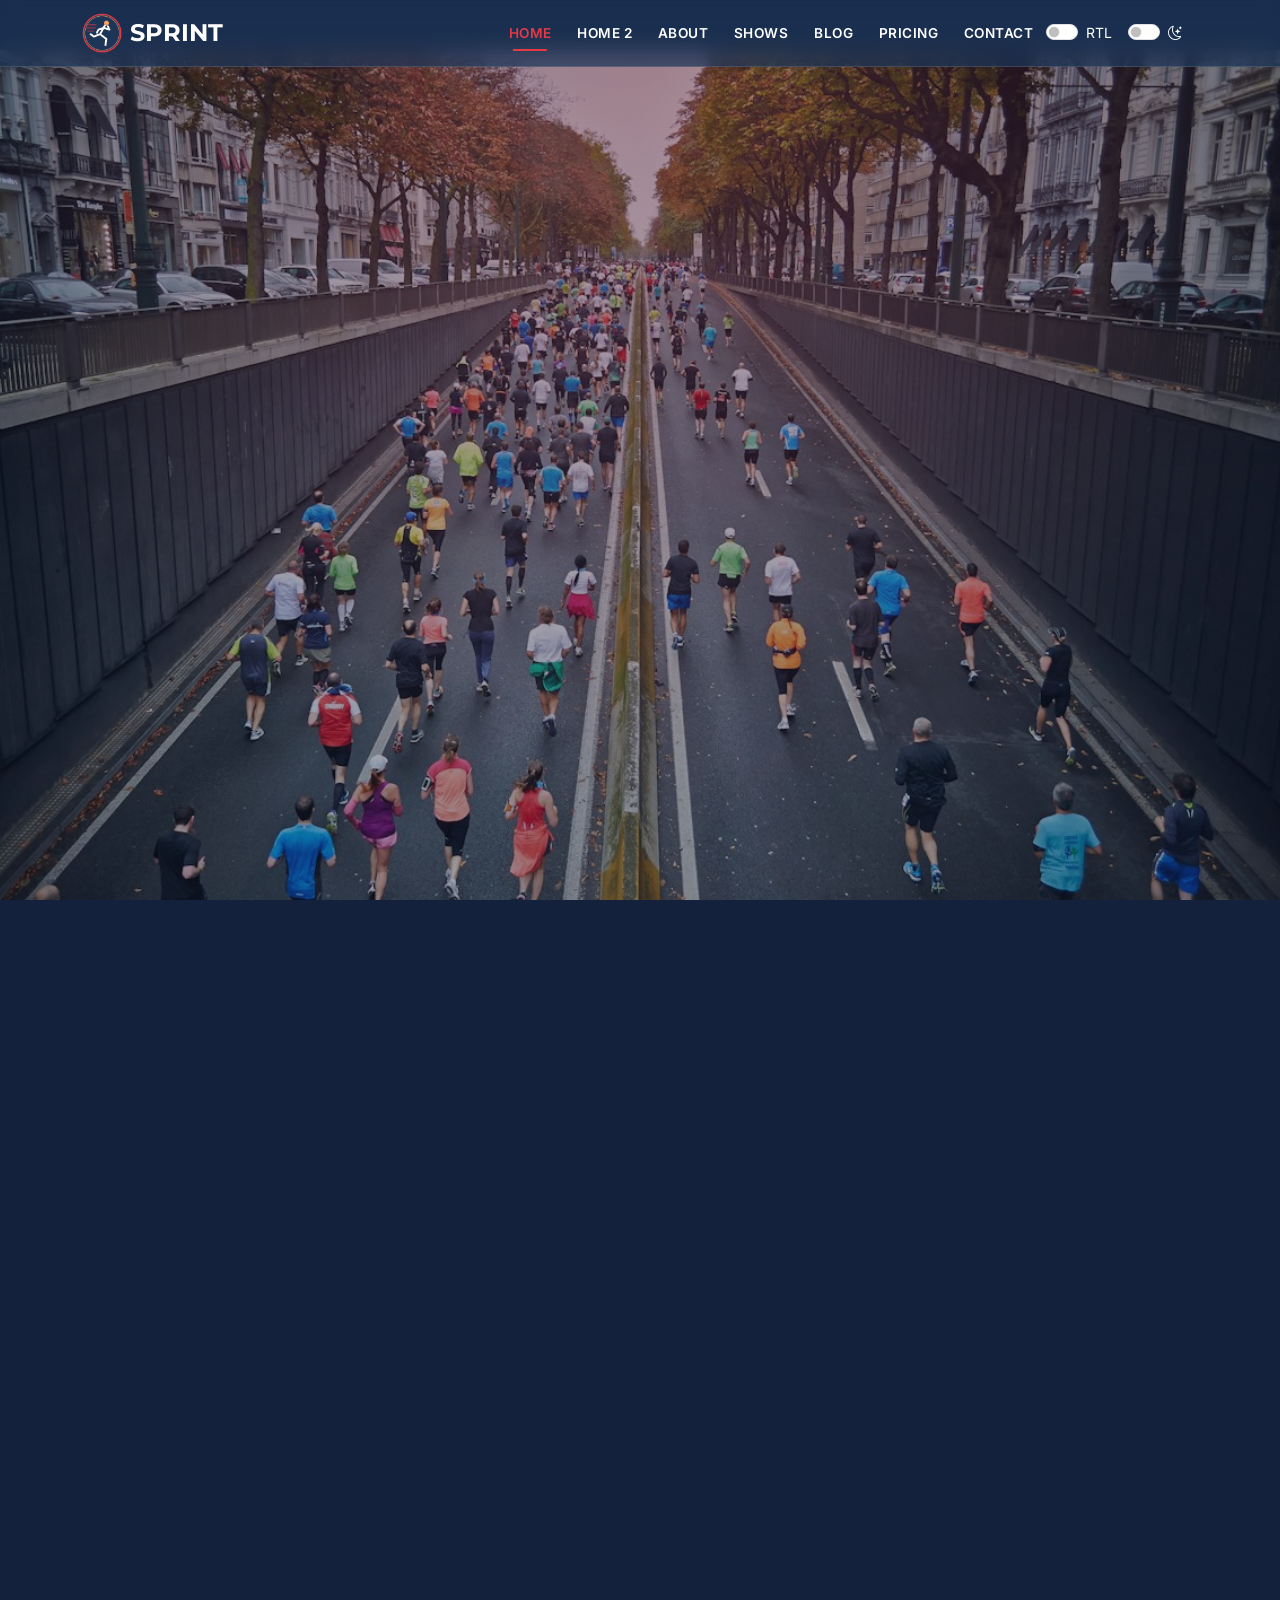
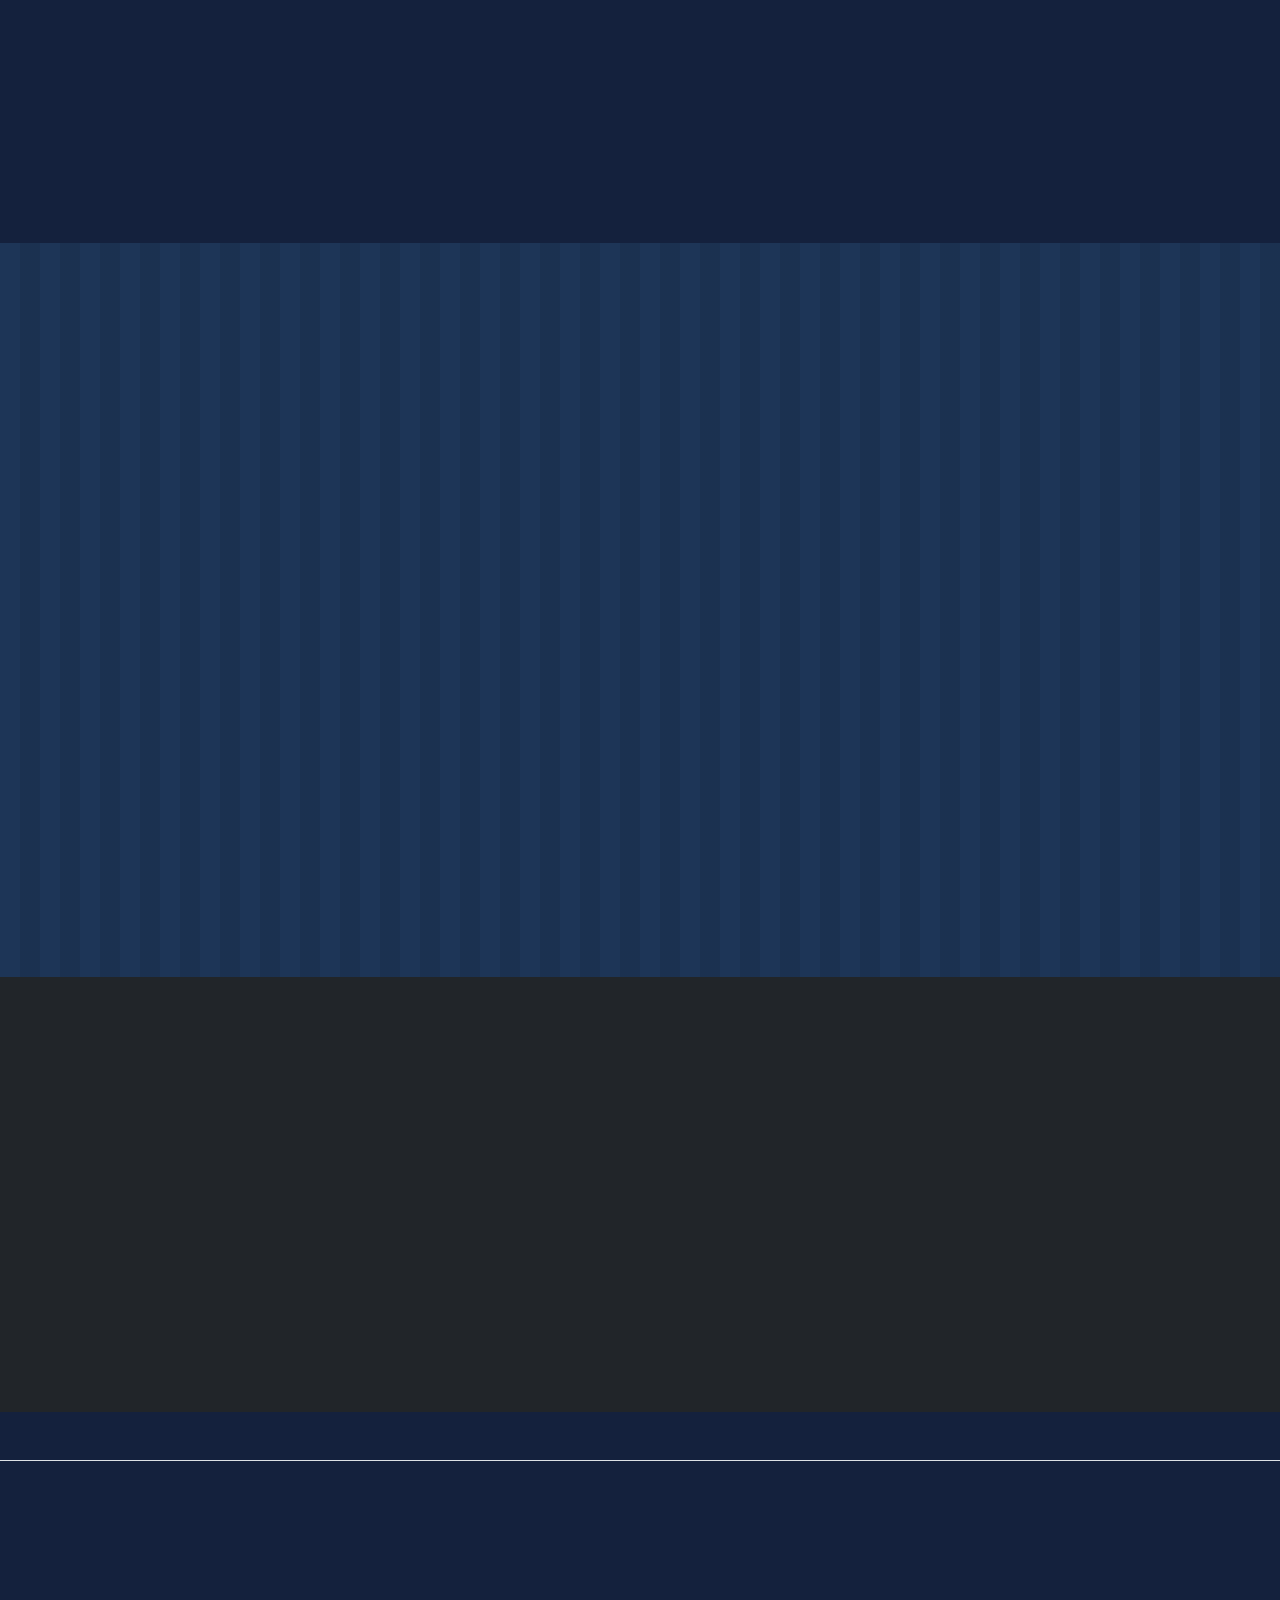
==== index.html @ f0c6f6d1 "Update website assets and content" ====
<!DOCTYPE html>
<html lang="en" dir="ltr">

<head>
    <link rel="icon" type="image/png" href="assets/images/marionette-logo.png">
    <meta charset="UTF-8">
    <meta name="viewport" content="width=device-width, initial-scale=1.0">
    <title>SPRINT | Marathon & Race Event Website</title>
    <link href="https://cdn.jsdelivr.net/npm/bootstrap@5.3.2/dist/css/bootstrap.min.css" rel="stylesheet">
    <link href="https://cdn.jsdelivr.net/npm/bootstrap-icons@1.11.1/font/bootstrap-icons.css" rel="stylesheet">
    <link rel="preconnect" href="https://fonts.googleapis.com">
    <link rel="preconnect" href="https://fonts.gstatic.com" crossorigin>
    <link href="https://fonts.googleapis.com/css2?family=Inter:wght@300;400;500;600;700&family=Montserrat:wght@400;500;600;700;800;900&display=swap" rel="stylesheet">
    <link rel="stylesheet" href="assets/css/style.css">
    <style>
        @media (max-width: 576px) {
            .w-100-mobile {
                width: 100% !important;
                margin-bottom: 0.5rem;
            }
        }

        @media (min-width: 576px) {
            .btn-hero-size {
                min-width: 200px;
            }
        }
    </style>
</head>

<body class="loading">
    <div class="curtain-container">
        <div class="curtain-side curtain-left"></div>
        <div class="curtain-side curtain-right"></div>
    </div>

    <nav class="navbar navbar-expand-lg nav-puppet fixed-top">
        <div class="container">
            <a class="navbar-brand d-flex align-items-center" href="index.html">
                <img src="assets/images/marionette-logo.png" alt="Marathon Logo" width="40" class="me-2-logical">
                <span class="fw-bold tracking-tight">SPRINT</span>
            </a>
            <button class="navbar-toggler" type="button" data-bs-toggle="collapse" data-bs-target="#mainNav"><span
                    class="navbar-toggler-icon"></span></button>
            <div class="collapse navbar-collapse" id="mainNav">
                <ul class="navbar-nav ms-auto-logical mb-2 mb-lg-0">
                    <li class="nav-item"><a class="nav-link active" href="index.html" aria-current="page">Home</a></li>
                    <li class="nav-item"><a class="nav-link" href="home-2.html">Home 2</a></li>
                    <li class="nav-item"><a class="nav-link" href="about.html">About</a></li>
                    <li class="nav-item"><a class="nav-link" href="shows.html">Shows</a></li>
                    <li class="nav-item"><a class="nav-link" href="blog.html">Blog</a></li>
                    <li class="nav-item"><a class="nav-link" href="pricing.html">Pricing</a></li>
                    <li class="nav-item"><a class="nav-link" href="contact.html">Contact</a></li>
                </ul>
                <div class="d-flex align-items-center ms-lg-4-logical mt-3 mt-lg-0">
                    <div class="form-check form-switch me-3-logical"><input class="form-check-input" type="checkbox"
                            id="rtl-toggle"><label class="form-check-label small" for="rtl-toggle">RTL</label></div>
                    <div class="form-check form-switch me-3-logical"><input class="form-check-input" type="checkbox"
                            id="theme-toggle"><label class="form-check-label small" for="theme-toggle"><i
                                class="bi bi-moon-stars"></i></label></div>
                </div>
            </div>
        </div>
    </nav>

    <header
        class="hero-section position-relative overflow-hidden d-flex align-items-center justify-content-center text-center">
        <div class="stage-layer stage-depth-1 position-absolute w-100 h-100"
            style="background: url('assets/images/hero-index.png') center/cover; opacity: 0.6;"></div>
        <div class="stage-layer stage-depth-2 position-absolute w-100 h-100"
            style="background: var(--puppet-gradient-stage);"></div>
        <div class="container position-relative z-3 pt-5 reveal">
            <span class="badge bg-warning text-dark px-3 py-2 mb-3 rounded-pill">ANNUAL CHAMPIONSHIP RACE 2026</span>
            <h1 class="display-1 fw-bold mb-4">Push Your Limits & <br><span class="text-warning">Conquer The Track</span></h1>
            <p class="lead mb-5 opacity-75 max-width-600 mx-auto">Join over 15,000 passionate runners in the ultimate endurance race. From 5K fun runs to the grueling 42.2K full marathon, ignite your stride.</p>
            <div class="d-flex flex-column flex-sm-row justify-content-center align-items-center gap-3">
                <a href="#featured"
                    class="magnetic-btn btn btn-lg btn-outline-light border-2 px-5 text-decoration-none w-100-mobile btn-hero-size">View Categories</a>
                <a href="about.html"
                    class="magnetic-btn btn btn-lg btn-warning text-dark px-5 text-decoration-none w-100-mobile btn-hero-size">Event Info</a>
            </div>
        </div>
    </header>

    <section id="featured" class="py-section">
        <div class="container">
            <div class="text-center mb-5 reveal">
                <div>
                    <span class="text-warning fw-bold text-uppercase small tracking-widest mb-2 d-block">OFFICIAL RACE CATEGORIES</span>
                    <h2 class="display-4 fw-bold">Featured <span class="text-warning">Race Distances</span></h2>
                    <p class="text-muted">USATF-certified chip-timed courses designed for personal bests and unforgettable memories.</p>
                </div>
                <a href="shows.html"
                    class="main-stage-link text-warning text-decoration-none fw-bold hover-translate-x transition-all d-inline-flex mt-3">
                    See All Categories <i class="bi bi-arrow-right ms-2-logical"></i>
                </a>
            </div>
            <div class="row g-4 featured-stage-grid">
                <div class="col-md-6 col-lg-4 reveal">
                    <div class="anti-gravity-card featured-stage-card h-100">
                        <div class="puppet-string"></div>
                        <div class="overflow-hidden rounded-4 mb-4">
                            <img src="assets/images/show1.png" alt="Full Marathon 42.2K"
                                class="img-fluid hover-zoom transition-all duration-500">
                        </div>
                        <h3 class="h4 my-2">Full Marathon 42.2K</h3>
                        <p class="small text-muted mb-4">The ultimate test of endurance, grit, and mental toughness through scenic city landmarks and cheering crowds.</p>
                        <div class="d-flex justify-content-between align-items-center mt-auto">
                            <span class="fw-bold fs-5 text-warning">$85.00</span>
                            <a href="pricing.html"
                                class="btn btn-sm btn-outline-warning rounded-pill px-4 py-2 fw-bold">Register</a>
                        </div>
                    </div>
                </div>
                <div class="col-md-6 col-lg-4 reveal" style="transition-delay: 0.1s">
                    <div class="anti-gravity-card featured-stage-card h-100">
                        <div class="puppet-string"></div>
                        <div class="overflow-hidden rounded-4 mb-4">
                            <img src="assets/images/show2.png" alt="Half Marathon 21.1K"
                                class="img-fluid hover-zoom transition-all duration-500">
                        </div>
                        <h3 class="h4 my-2">Half Marathon 21.1K</h3>
                        <p class="small text-muted mb-4">A fast, flat, and exhilarating course engineered for personal records, official pacers, and peak energy.</p>
                        <div class="d-flex justify-content-between align-items-center mt-auto">
                            <span class="fw-bold fs-5 text-warning">$55.00</span>
                            <a href="pricing.html"
                                class="btn btn-sm btn-outline-warning rounded-pill px-4 py-2 fw-bold">Register</a>
                        </div>
                    </div>
                </div>
                <div class="col-md-6 col-lg-4 reveal" style="transition-delay: 0.2s">
                    <div class="anti-gravity-card featured-stage-card h-100">
                        <div class="puppet-string"></div>
                        <div class="overflow-hidden rounded-4 mb-4">
                            <img src="assets/images/show3.png" alt="10K & 5K Sprint Run"
                                class="img-fluid hover-zoom transition-all duration-500">
                        </div>
                        <h3 class="h4 my-2">10K Run & 5K Fun Run</h3>
                        <p class="small text-muted mb-4">Ideal for fitness enthusiasts, corporate squads, beginners, and families seeking high-octane fun.</p>
                        <div class="d-flex justify-content-between align-items-center mt-auto">
                            <span class="fw-bold fs-5 text-warning">$35.00</span>
                            <a href="pricing.html"
                                class="btn btn-sm btn-outline-warning rounded-pill px-4 py-2 fw-bold">Register</a>
                        </div>
                    </div>
                </div>
            </div>
        </div>
    </section>

    <!-- 🏃 SECTION 1: RUNNER PREPARATION & WORKSHOP -->
    <section class="py-section bg-secondary-stage overflow-hidden">
        <div class="container">
            <div class="row align-items-center g-5">
                <div class="col-lg-6 reveal">
                    <div class="workshop-float text-center">
                        <img src="assets/images/h2-show5-updated.png" alt="Runner Preparation Hub"
                            class="img-fluid rounded-5 shadow-2xl border border-white border-opacity-10 mx-auto d-block">
                    </div>
                </div>
                <div class="col-lg-6 reveal workshop-copy" style="transition-delay: 0.2s">
                    <span class="text-warning fw-bold text-uppercase small tracking-widest mb-3 d-block">CHAMPIONSHIP STANDARDS</span>
                    <h2 class="display-4 fw-bold mb-4">The Science of <br><span class="text-warning">Endurance Racing</span></h2>
                    <p class="lead text-muted mb-4">Every marathon milestone begins with structured training, dialed-in hydration, and disciplined pacing. Our race coordinators provide certified course logistics, nutrition guides, and split-time tracking to power your breakthrough.</p>
                    <ul class="list-unstyled mb-5">
                        <li class="mb-3 d-flex align-items-center"><i
                                class="bi bi-patch-check-fill text-warning me-3 fs-4"></i> <span>USATF Certified Boston Qualifier & World Athletics Course</span></li>
                        <li class="mb-3 d-flex align-items-center"><i
                                class="bi bi-patch-check-fill text-warning me-3 fs-4"></i> <span>Hydration, electrolyte & energy gel stations every 2.5K</span></li>
                        <li class="mb-3 d-flex align-items-center"><i
                                class="bi bi-patch-check-fill text-warning me-3 fs-4"></i> <span>Precision RFID dual-mat chip timing with live spectator tracking</span></li>
                    </ul>
                    <a href="about.html" class="btn btn-outline-warning rounded-pill px-5 py-3 fw-bold">Explore Race Guide</a>
                </div>
            </div>
        </div>
    </section>

    <!-- 🏆 SECTION 2: RUNNER TESTIMONIAL & WISDOM -->
    <section class="py-section position-relative">
        <div class="container text-center reveal">
            <div class="wisdom-sparkle p-5 bg-glass rounded-5 border border-white border-opacity-10">
                <i class="bi bi-quote display-1 text-warning opacity-25 mb-4 d-block"></i>
                <h2 class="display-5 fw-bold mb-5 italic">"The marathon is not merely about 26.2 miles of asphalt; <br>it is the unyielding triumph of human willpower <br>waiting at the finish line."</h2>
                <div class="d-flex justify-content-center align-items-center gap-3">
                    <img src="assets/images/index-wisdom.png" alt="Coach Marcus Vance" class="rounded-circle border border-warning"
                        width="80" height="80" style="object-fit: cover;">
                    <div class="text-start">
                        <h4 class="h6 mb-0 fw-bold">Coach Marcus Vance</h4>
                        <p class="small text-muted mb-0">Head Race Director & Former Olympic Marathoner</p>
                    </div>
                </div>
            </div>
        </div>
    </section>

    <!-- 🎖️ SECTION 3: VIP RUNNERS CLUB -->
    <section class="py-section bg-curtain-texture">
        <div class="container">
            <div class="row align-items-center justify-content-center">
                <div class="col-lg-7 reveal encore-slide text-center text-lg-start">
                    <h2 class="display-3 fw-bold text-white mb-4">Join the <span class="text-warning">Pacesetter Club</span>
                    </h2>
                    <p class="lead text-white opacity-75 mb-5">Elevate your race day with premier privileges. Receive VIP start-corral access, customized finisher medal engraving, official performance apparel, and entry into the post-race recovery lounge.</p>
                    <div class="row g-4 mb-5 justify-content-center justify-content-lg-start">
                        <div class="col-12 col-sm-6 col-md-4">
                            <div class="glass-pill p-3 text-center h-100"><i
                                    class="bi bi-flag-fill text-warning d-block mb-2 fs-2"></i><span
                                    class="small fw-bold">Priority Corrals</span></div>
                        </div>
                        <div class="col-12 col-sm-6 col-md-4">
                            <div class="glass-pill p-3 text-center h-100"><i
                                    class="bi bi-award-fill text-warning d-block mb-2 fs-2"></i><span
                                    class="small fw-bold">Medal Engraving</span></div>
                        </div>
                        <div class="col-12 col-md-4">
                            <div class="glass-pill p-3 text-center h-100"><i
                                    class="bi bi-heart-pulse-fill text-warning d-block mb-2 fs-2"></i><span
                                    class="small fw-bold">Recovery Lounge</span></div>
                        </div>
                    </div>
                    <a href="signup.html"
                        class="encore-cta btn btn-warning btn-lg px-5 py-3 fw-bold text-dark rounded-pill d-inline-block">Join VIP Runners</a>
                </div>
                <div class="col-lg-5 reveal mt-5 mt-lg-0 text-center" style="transition-delay: 0.4s">
                    <img src="assets/images/pricing-member-v2.png" alt="VIP Runners Club"
                        class="img-fluid rounded-5 shadow-2xl mx-auto">
                </div>
            </div>
        </div>
    </section>

    <!-- 🏁 EVENT BANNER / CTA -->
    <section class="py-section text-center text-white bg-dark overflow-hidden position-relative">
        <div class="container position-relative z-1 reveal">
            <h2 class="display-3 fw-bold mb-4">Ready to Toe the Starting Line?</h2>
            <p class="lead mb-5 opacity-75">Early bird registrations are filling fast for the 2026 Spring Championship!</p>
            <div class="audience-cta-group d-flex justify-content-center gap-4">
                <a href="pricing.html"
                    class="magnetic-btn btn btn-warning btn-lg px-5 py-3 fw-bold text-dark text-decoration-none">Register For Race</a>
                <a href="contact.html"
                    class="magnetic-btn btn btn-outline-light btn-lg px-5 py-3 fw-bold text-decoration-none">Contact Race Office</a>
            </div>
        </div>
    </section>

    <!-- 🌐 4-COLUMN FOOTER (MARATHON EVENT) -->
    <footer class="py-5 mt-5 border-top">
        <div class="container">
            <div class="row g-5">
                <!-- Col 1: Branding & Socials -->
                <div class="col-lg-4 reveal">
                    <a class="navbar-brand d-flex align-items-center mb-4" href="index.html">
                        <img src="assets/images/marionette-logo.png" alt="Marathon Logo" width="40" class="me-2-logical">
                        <span class="fw-bold tracking-tight">SPRINT</span>
                    </a>
                    <p class="text-muted mb-4 opacity-75">Uniting thousands of runners worldwide for health, camaraderie, and record-breaking athletic achievement. Every stride inspires greatness.</p>
                    <div class="d-flex gap-3">
                        <a href="#" class="btn btn-outline-warning rounded-circle p-2 social-bounce-item"><i
                                class="bi bi-instagram"></i></a>
                        <a href="#" class="btn btn-outline-warning rounded-circle p-2 social-bounce-item"><i
                                class="bi bi-facebook"></i></a>
                        <a href="#" class="btn btn-outline-warning rounded-circle p-2 social-bounce-item"><i
                                class="bi bi-twitter-x"></i></a>
                    </div>
                </div>
                <!-- Col 2: Navigation -->
                <div class="col-lg-2 reveal" style="transition-delay: 0.1s">
                    <h5 class="fw-bold mb-4 ">Quick Links</h5>
                    <ul class="list-unstyled">
                        <li class="mb-2"><a href="index.html"
                                class="text-muted text-decoration-none hover-warning">Home</a></li>
                        <li class="mb-2"><a href="home-2.html"
                                class="text-muted text-decoration-none hover-warning">Race Hub</a></li>
                        <li class="mb-2"><a href="about.html"
                                class="text-muted text-decoration-none hover-warning">About Race</a></li>
                        <li class="mb-2"><a href="shows.html"
                                class="text-muted text-decoration-none hover-warning">Categories</a></li>
                    </ul>
                </div>
                <!-- Col 3: Community/Resources -->
                <div class="col-lg-2 reveal" style="transition-delay: 0.2s">
                    <h5 class="fw-bold mb-4 ">Race Info</h5>
                    <ul class="list-unstyled">
                        <li class="mb-2"><a href="blog.html"
                                class="text-muted text-decoration-none hover-warning">Training Blog</a></li>
                        <li class="mb-2"><a href="pricing.html"
                                class="text-muted text-decoration-none hover-warning">Registration</a></li>
                        <li class="mb-2"><a href="faq.html"
                                class="text-muted text-decoration-none hover-warning">FAQ</a></li>
                        <li class="mb-2"><a href="contact.html"
                                class="text-muted text-decoration-none hover-warning">Contact Expo</a></li>
                    </ul>
                </div>
                <!-- Col 4: Newsletter Subscription -->
                <div class="col-lg-4 reveal" style="transition-delay: 0.3s">
                    <h5 class="fw-bold mb-4 ">Race Alerts</h5>
                    <p class="text-muted mb-4 opacity-75">Sign up for official race updates, training tips, and course route announcements.</p>
                    <div class="input-group mb-3 bg-glass rounded-4 p-1">
                        <input type="email" class="form-control bg-transparent border-0 placeholder-muted px-3"
                            placeholder="Enter your email...">
                        <button class="btn btn-warning rounded-4 px-4" type="button"><i
                                class="bi bi-send-fill"></i></button>
                    </div>
                </div>
            </div>
            <hr class="my-5 text-muted opacity-25">
            <div class="row align-items-center reveal" style="transition-delay: 0.4s">
                <div class="col-md-6 text-center text-md-start mb-3 mb-md-0">
                    <p class="mb-0 text-muted small">&copy; 2026 SPRINT Marathon Events. All rights reserved.</p>
                </div>
                <div class="col-md-6 text-center text-md-end">
                    <a href="faq.html" class="text-muted text-decoration-none small mx-3 hover-warning">FAQ</a>
                    <span class="text-muted opacity-25">|</span>
                    <a href="contact.html" class="text-muted text-decoration-none small mx-3 hover-warning">Runner Support</a>
                </div>
            </div>
        </div>
    </footer>

    <script src="https://cdn.jsdelivr.net/npm/bootstrap@5.3.2/dist/js/bootstrap.bundle.min.js"></script>
    <script src="assets/js/main.js"></script>
</body>

</html>
---- assets/css/style.css ----
/* 
    🏃 MARATHON & RACE EVENT - CORE DESIGN SYSTEM
    ⚡ Athletic + High-Energy + Championship Performance
*/

:root {
    /* 🎨 COLOR SYSTEM (MARATHON / RACE EVENT THEME) */
    --marathon-primary: #E63946;
    --marathon-secondary: #1D3557;
    --marathon-accent: #F4A261;
    --marathon-bg: #F8F9FA;
    --marathon-dark: #14213D;
    --marathon-white: #FFFFFF;

    /* Semantic Aliases mapped cleanly to existing components */
    --puppet-bg-dark: #14213D;
    --puppet-bg-secondary: #1D3557;
    --puppet-accent: #E63946;
    --puppet-curtain-primary: #E63946;
    --puppet-curtain-dark: #1D3557;
    --puppet-warm-beige: #F8F9FA;
    --puppet-sky-blue: #F4A261;
    --puppet-text-light: #FFFFFF;
    --puppet-text-muted: #D1D5DB;

    --puppet-gradient-stage: radial-gradient(circle at top, rgba(230, 57, 70, 0.22) 0%, transparent 70%);
    --puppet-gradient-curtain: linear-gradient(90deg, #1D3557 0%, #E63946 25%, #1D3557 50%, #E63946 75%, #1D3557 100%);

    --ease-puppet: cubic-bezier(0.68, -0.6, 0.32, 1.6);
    --ease-float: cubic-bezier(0.445, 0.05, 0.55, 0.95);
    --animation-speed-slow: 4s;
    --animation-speed-base: 0.5s;
    --animation-speed-fast: 0.3s;

    --section-padding: 6rem 0;
    --card-radius: 20px;
    --glass-bg: rgba(29, 53, 87, 0.7);
    --glass-border: rgba(255, 255, 255, 0.12);
}

[data-theme="dark"] .text-muted,
[data-theme="dark"] .small {
    color: #D1D5DB !important;
}

[data-theme="light"] {
    --puppet-bg-dark: #F8F9FA;
    --puppet-bg-secondary: #FFFFFF;
    --puppet-accent: #E63946;
    --puppet-text-light: #14213D;
    --puppet-text-muted: #495057;
    --glass-bg: rgba(255, 255, 255, 0.9);
    --glass-border: rgba(20, 33, 61, 0.12);
    --puppet-gradient-stage: radial-gradient(circle at top, rgba(230, 57, 70, 0.08) 0%, transparent 70%);
}

html, body {
    overflow-x: hidden;
    max-width: 100%;
}

* {
    margin: 0;
    padding: 0;
    box-sizing: border-box;
}

body {
    font-family: 'Inter', sans-serif;
    background-color: var(--puppet-bg-dark);
    color: var(--puppet-text-light);
    overflow-x: hidden;
    scroll-behavior: smooth;
    transition: background-color 0.5s ease-in-out, color 0.5s ease-in-out;
}

h1, h2, h3, h4, h5, h6,
.h1, .h2, .h3, .h4, .h5, .h6,
.display-1, .display-2, .display-3, .display-4, .display-5, .display-6,
.navbar-brand,
.countdown-unit span {
    font-family: 'Montserrat', sans-serif;
    font-weight: 700;
}

[dir="rtl"] {
    text-align: right;
}

.anti-gravity-card {
    transition: transform var(--animation-speed-base) var(--ease-puppet), box-shadow var(--animation-speed-base) ease;
    border: 1px solid var(--glass-border);
    background: var(--glass-bg);
    border-radius: var(--card-radius);
    padding: 1.5rem;
    position: relative;
    overflow: hidden;
}

.anti-gravity-card:hover {
    transform: translateY(-20px) scale(1.02);
    box-shadow: 0 30px 60px -12px rgba(230, 57, 70, 0.35);
    border-color: var(--puppet-accent);
}

@keyframes puppet-sway {
    0% {
        transform: rotate(-3deg);
        transform-origin: top center;
    }

    50% {
        transform: rotate(3deg);
        transform-origin: top center;
    }

    100% {
        transform: rotate(-3deg);
        transform-origin: top center;
    }
}

.puppet-float {
    animation: puppet-float var(--animation-speed-slow) var(--ease-float) infinite alternate;
}

@keyframes puppet-float {
    0% {
        transform: translateY(0);
    }

    100% {
        transform: translateY(-30px);
    }
}

.puppet-string {
    position: absolute;
    width: 2px;
    height: 100px;
    background: rgba(230, 57, 70, 0.4);
    top: -100px;
    left: 50%;
    transform: translateX(-50%);
    transition: height var(--animation-speed-base) var(--ease-puppet);
}

.anti-gravity-card:hover .puppet-string {
    height: 140px;
}

.curtain-container {
    position: fixed;
    top: 0;
    left: 0;
    width: 100%;
    height: 100%;
    z-index: 9999;
    display: none;
    pointer-events: none;
    transition: opacity 1s ease-in-out;
}

.curtain-side {
    flex: 1;
    height: 100%;
    background: var(--puppet-gradient-curtain);
    transition: transform 1.5s cubic-bezier(0.77, 0, 0.175, 1);
    background-size: 200% 100%;
    box-shadow: 0 0 50px rgba(0, 0, 0, 0.8);
    position: relative;
}

.curtain-left {
    transform-origin: left;
    border-inline-end: 2px solid var(--puppet-accent);
}

.curtain-right {
    transform-origin: right;
    border-inline-start: 2px solid var(--puppet-accent);
}

body.loaded .curtain-left {
    transform: scaleX(0);
}

body.loaded .curtain-right {
    transform: scaleX(0);
}

body.loaded .curtain-container {
    opacity: 0;
}

.nav-puppet {
    background: var(--glass-bg);
    backdrop-filter: blur(10px);
    border-bottom: 1px solid var(--glass-border);
    transition: all 0.3s ease;
}

.nav-puppet .navbar-brand,
.nav-puppet .navbar-brand span,
.navbar-brand span {
    color: var(--puppet-text-light) !important;
    font-size: 1.5rem !important;
}

.nav-puppet .navbar-toggler {
    border: 1px solid var(--glass-border);
    padding: 5px 8px;
    border-radius: 8px;
    transition: all 0.3s ease;
}

.nav-puppet .navbar-toggler:focus {
    box-shadow: 0 0 10px rgba(230, 57, 70, 0.4);
}

.nav-puppet .navbar-toggler-icon {
    background-image: url("data:image/svg+xml,%3csvg xmlns='http://www.w3.org/2000/svg' viewBox='0 0 30 30'%3e%3cpath stroke='rgba(230, 57, 70, 1)' stroke-linecap='round' stroke-miterlimit='10' stroke-width='2' d='M4 7h22M4 15h22M4 23h22'/%3e%3c/svg%3e") !important;
}

body[data-theme='light'] .nav-puppet .navbar-toggler-icon {
    filter: brightness(0.8);
}

.nav-link {
    color: var(--puppet-text-light) !important;
    text-transform: uppercase;
    font-size: 0.85rem;
    font-weight: 600;
    letter-spacing: 0.5px;
    padding-inline: 0.8rem !important;
    position: relative;
    white-space: nowrap;
}

.nav-link::after {
    content: '';
    position: absolute;
    bottom: 0;
    left: 50%;
    width: 0;
    height: 2px;
    background: var(--puppet-accent);
    transition: all 0.3s ease;
    transform: translateX(-50%);
}

.nav-link:hover,
.nav-link.active {
    color: var(--puppet-accent) !important;
}

.nav-link:hover::after {
    width: 50%;
}

.nav-link.active::after {
    width: 50%;
}

.spotlight-hover {
    position: relative;
    overflow: hidden;
}

.magnetic-btn {
    position: relative;
    border-radius: 50px;
    padding: 12px 30px;
    transition: transform 0.3s cubic-bezier(0.23, 1, 0.32, 1);
    overflow: hidden;
    z-index: 1;
}

.magnetic-btn::before {
    content: '';
    position: absolute;
    top: 0;
    left: 0;
    width: 100%;
    height: 100%;
    background: var(--puppet-accent);
    transform: scaleX(0);
    transform-origin: right;
    transition: transform 0.5s cubic-bezier(0.23, 1, 0.32, 1);
    z-index: -1;
}

.magnetic-btn:hover::before {
    transform: scaleX(1);
    transform-origin: left;
}

.hero-section {
    min-height: 100vh;
    padding-top: 100px;
    background-color: var(--puppet-bg-dark);
}

.py-section {
    padding: var(--section-padding);
}

.bg-glass {
    background: var(--glass-bg);
    backdrop-filter: blur(15px);
    border: 1px solid var(--glass-border);
}

.bg-secondary-stage {
    background-color: var(--puppet-bg-secondary);
}

.bg-success-stage {
    background-color: #2A9D8F !important;
    color: white !important;
}

.bg-danger-stage {
    background-color: var(--puppet-curtain-primary) !important;
    color: white !important;
}

.max-width-600 {
    max-width: 600px;
}

.countdown-unit {
    text-align: center;
    background: rgba(255, 255, 255, 0.08);
    padding: 1rem;
    border-radius: 12px;
    min-width: 80px;
    border: 1px solid var(--glass-border);
}

.countdown-unit span {
    display: block;
    font-size: 1.5rem;
    font-weight: 700;
    color: var(--marathon-accent);
}

.countdown-unit label {
    font-size: 0.7rem;
    text-transform: uppercase;
    opacity: 0.75;
}

.reveal {
    opacity: 0;
    transform: translateY(30px);
    transition: all 0.8s cubic-bezier(0.23, 1, 0.32, 1);
}

.reveal.visible {
    opacity: 1;
    transform: translateY(0);
}

.lightbox-overlay {
    position: fixed;
    top: 0;
    left: 0;
    width: 100%;
    height: 100%;
    background: rgba(20, 33, 61, 0.95);
    display: flex;
    justify-content: center;
    align-items: center;
    opacity: 0;
    visibility: hidden;
    z-index: 1050;
    transition: 0.3s;
}

.lightbox-overlay.active {
    opacity: 1;
    visibility: visible;
}

.lightbox-content {
    max-width: 80%;
    max-height: 80%;
    position: relative;
}

.lightbox-content img {
    width: 100%;
    height: auto;
    border: 3px solid var(--puppet-accent);
    border-radius: 10px;
}

.lightbox-close {
    position: absolute;
    top: -40px;
    right: 0;
    font-size: 2rem;
    color: white;
    cursor: pointer;
}

.bg-curtain-texture {
    background: var(--puppet-curtain-dark);
    background-image: repeating-linear-gradient(90deg, transparent, transparent 20px, rgba(0, 0, 0, 0.08) 20px, rgba(0, 0, 0, 0.08) 40px);
}

.bg-curtain-texture .bg-glass {
    background: rgba(20, 33, 61, 0.7) !important;
    border-color: rgba(255, 255, 255, 0.12) !important;
}

/* 🌍 RTL LOGICAL PROPERTY HELPERS */
.ms-auto-logical {
    margin-inline-start: auto !important;
}

.me-auto-logical {
    margin-inline-end: auto !important;
}

.ms-1-logical {
    margin-inline-start: 0.25rem !important;
}

.me-1-logical {
    margin-inline-end: 0.25rem !important;
}

.ms-2-logical {
    margin-inline-start: 0.5rem !important;
}

.me-2-logical {
    margin-inline-end: 0.5rem !important;
}

.ms-3-logical {
    margin-inline-start: 1rem !important;
}

.me-3-logical {
    margin-inline-end: 1rem !important;
}

.ms-4-logical {
    margin-inline-start: 1.5rem !important;
}

.me-4-logical {
    margin-inline-end: 1.5rem !important;
}

[dir="rtl"] .puppet-string {
    left: auto;
    right: 50%;
    transform: translateX(50%);
}

@media (max-width: 992px) {
    :root {
        --section-padding: 4rem 0;
    }

    .display-1 {
        font-size: 3.5rem !important;
    }

    .hero-section {
        padding-top: 120px;
    }

    .anti-gravity-card:hover {
        transform: translateY(-10px) scale(1.01);
    }
}
@media (max-width: 992px) {
    .py-section .row.align-items-center > [class*='col-lg-'] {
        display: flex;
        flex-direction: column;
        align-items: center;
        text-align: center;
        margin-bottom: 2.5rem;
    }

    .py-section .row.align-items-center > [class*='col-lg-']:last-child {
        margin-bottom: 0px;
    }

    .py-section .row.align-items-center > [class*='col-lg-'] img {
        margin-inline: auto;
    }
}

/* 🎭 HERO LAYOUT & RESPONSIVE FIXES */
.skw-hero {
    position: relative;
    height: 70vh;
    min-height: 500px;
    overflow: hidden;
    background: var(--puppet-bg-dark);
    padding-top: 100px;
}

.skw-hero__side {
    position: absolute;
    top: 0;
    left: 0;
    width: 60%;
    height: 100%;
    background: url('../images/blog-hero.png') center/cover;
    clip-path: polygon(0 0, 100% 0, 80% 100%, 0% 100%);
    z-index: 1;
}

@media (max-width: 991px) {
    .skw-hero {
        height: auto;
        min-height: initial;
        padding-bottom: 4rem;
        padding-top: 80px;
    }

    .skw-hero__side {
        width: 100%;
        height: 300px;
        position: relative;
        clip-path: polygon(0 0, 100% 0, 100% 90%, 0% 100%);
    }

    .skw-hero__content-body {
        margin-top: -50px;
        background: var(--puppet-bg-dark);
        padding: 2.5rem 1.5rem;
        border-radius: var(--card-radius);
        position: relative;
        z-index: 20;
        text-align: center !important;
        box-shadow: 0 -20px 40px rgba(0, 0, 0, 0.4);
    }
}

.hover-zoom:hover {
    transform: scale(1.05);
}

.hover-translate-x:hover i {
    transform: translateX(5px);
}

.main-stage-link {
    display: inline-flex;
    align-items: center;
    align-self: center;
    transition: color 0.3s ease, opacity 0.3s ease;
}

.main-stage-link:hover {
    color: var(--marathon-primary) !important;
    opacity: 0.9;
}

.featured-stage-card {
    display: flex;
    flex-direction: column;
}

.featured-stage-card .text-muted {
    color: var(--puppet-text-muted) !important;
    opacity: 0.9;
}

.workshop-copy .text-muted {
    color: var(--puppet-text-light) !important;
    opacity: 0.85;
}

@media (min-width: 768px) and (max-width: 991.98px) {
    .featured-stage-grid {
        justify-content: center;
    }

    .workshop-copy {
        text-align: center;
    }

    .workshop-copy .list-unstyled li {
        justify-content: center;
    }
}

@media (max-width: 767.98px) {
    .workshop-copy {
        text-align: center;
    }

    .workshop-copy .list-unstyled li {
        justify-content: center;
    }
}

/* 🏃 DYNAMIC ATHLETIC ANIMATIONS */
.workshop-float {
    animation: workshop-float 6s ease-in-out infinite;
}

@keyframes workshop-float {
    0%, 100% {
        transform: translateY(0) rotate(0);
    }
    50% {
        transform: translateY(-15px) rotate(1deg);
    }
}

.wisdom-sparkle {
    position: relative;
    overflow: hidden;
}

.wisdom-sparkle::after {
    content: '';
    position: absolute;
    top: -50%;
    left: -50%;
    width: 200%;
    height: 200%;
    background: radial-gradient(circle at center, rgba(230, 57, 70, 0.15) 0%, transparent 70%);
    opacity: 0;
    transition: opacity 0.5s ease;
    pointer-events: none;
}

.wisdom-sparkle:hover::after {
    opacity: 1;
}

.encore-slide {
    transform: translateX(-50px);
    opacity: 0;
    transition: all 1s var(--ease-puppet);
}

.reveal.visible.encore-slide {
    transform: translateX(0);
    opacity: 1;
}

.encore-cta {
    display: table;
    margin-inline: auto;
    transition: all 0.3s var(--ease-puppet);
}

.encore-cta:hover {
    transform: translateY(-8px) scale(1.05);
    background-color: #FFFFFF !important;
    color: #14213D !important;
    box-shadow: 0 15px 35px rgba(230, 57, 70, 0.4);
}

.glass-pill {
    background: rgba(255, 255, 255, 0.06);
    border: 1px solid rgba(255, 255, 255, 0.12);
    backdrop-filter: blur(5px);
    border-radius: 50px;
}

body[data-theme='dark'] .home-2-hero h1,
body[data-theme='dark'] .home-2-hero p.lead {
    color: var(--puppet-text-light) !important;
    text-shadow: 0 4px 14px rgba(0, 0, 0, 0.75);
}

body[data-theme='dark'] .home-2-hero .text-warning {
    color: var(--marathon-accent) !important;
}

/* 🔦 LIGHT MODE HERO CONTRAST FIXES */
body[data-theme='light'] .hero-section .stage-depth-1 {
    opacity: 0.35 !important;
}

body[data-theme='light'] .hero-section h1 {
    color: #14213D !important;
    text-shadow: 0 0 20px rgba(248, 249, 250, 1), 0 0 40px rgba(248, 249, 250, 0.8);
}

body[data-theme='light'] .hero-section .text-warning {
    color: var(--marathon-primary) !important;
    text-shadow: 0 0 15px rgba(248, 249, 250, 0.9);
}

body[data-theme='light'] .hero-section p {
    color: #14213D !important;
    text-shadow: 0 0 15px rgba(248, 249, 250, 1);
    opacity: 1 !important;
    font-weight: 500;
}

body[data-theme='light'] .hero-section .btn-outline-light {
    border-color: #14213D !important;
    color: #14213D !important;
}

body[data-theme='dark'] .string-theory-copy .text-muted {
    color: var(--puppet-text-light) !important;
    opacity: 0.85;
}

.text-shadow {
    text-shadow: 0 4px 14px rgba(0, 0, 0, 0.75);
}

.string-theory-copy .btn {
    display: table;
    margin-inline: auto;
    transition: all 0.3s var(--ease-puppet);
}

body[data-theme='dark'] .string-theory-copy .btn:hover,
body[data-theme='dark'] .workshop-float ~ div .btn:hover,
body[data-theme='dark'] .wisdom-sparkle .btn:hover {
    transform: translateY(-8px) scale(1.05);
    background-color: #FFFFFF !important;
    color: #14213D !important;
    box-shadow: 0 15px 35px rgba(230, 57, 70, 0.4);
}

body[data-theme='dark'] .workshop-float ~ div .btn[href="about.html"]:hover,
body[data-theme='dark'] .crystal-shimmer .btn:hover {
    transform: translateY(-8px) scale(1.05);
    background-color: var(--marathon-accent) !important;
    color: #14213D !important;
    box-shadow: 0 15px 35px rgba(244, 162, 97, 0.4);
}

body[data-theme='dark'] .midnight-copy .text-muted {
    color: var(--puppet-text-light) !important;
    opacity: 0.85;
}

body[data-theme='light'] .midnight-copy h2 {
    color: var(--puppet-text-light) !important;
}

@media (max-width: 575.98px) {
    .audience-cta-group {
        flex-direction: column;
        align-items: center;
    }

    .audience-cta-group .magnetic-btn {
        min-width: 220px;
        text-align: center;
    }

    .midnight-copy h2 {
        text-align: center;
    }

    .midnight-copy .btn {
        display: table;
        margin-inline: auto;
    }
}

@media (max-width: 767.98px) {
    .audience-cta-group {
        flex-direction: column;
        align-items: center;
    }

    .audience-cta-group .magnetic-btn {
        min-width: 220px;
        text-align: center;
    }

    .midnight-copy h2 {
        text-align: center;
    }

    .midnight-copy .btn {
        display: table;
        margin-inline: auto;
    }

    .wisdom-sparkle .d-flex.gap-3 {
        flex-direction: column;
        align-items: center;
    }

    .wisdom-sparkle .btn,
    .vision-pulse .btn {
        width: 100%;
        max-width: 280px;
        min-width: 200px;
        text-align: center;
        margin-inline: auto !important;
    }
}

/* ⚡ HOVER & ENERGY EFFECTS */
.hover-glow:hover {
    box-shadow: 0 0 40px rgba(230, 57, 70, 0.45);
    border-color: var(--puppet-accent);
}

.flicker-anim {
    animation: flicker 3s infinite;
}

@keyframes flicker {
    0%, 100% {
        opacity: 1;
    }
    50% {
        opacity: 0.85;
    }
    70% {
        opacity: 0.95;
    }
}

.string-bounce:hover {
    animation: string-bounce 0.8s var(--ease-puppet);
}

@keyframes string-bounce {
    0%, 100% {
        transform: scaleY(1);
    }
    50% {
        transform: scaleY(1.08);
    }
}

.sway-slow {
    animation: sway-slow 10s ease-in-out infinite alternate;
}

@keyframes sway-slow {
    from {
        transform: rotate(-2deg);
    }
    to {
        transform: rotate(2deg);
    }
}

/* 🏆 ABOUT PAGE UNIQUE ANIMATIONS */
.vintage-fade {
    opacity: 0;
    filter: sepia(0.3);
    transition: all 1.5s ease-out;
}

.reveal.visible.vintage-fade {
    opacity: 1;
    filter: sepia(0);
}

.character-bob {
    animation: character-bob 4s ease-in-out infinite alternate;
}

@keyframes character-bob {
    from {
        transform: translateY(0);
    }
    to {
        transform: translateY(-10px) rotate(1deg);
    }
}

.vision-pulse {
    animation: vision-pulse 5s infinite;
}

@keyframes vision-pulse {
    0%, 100% {
        box-shadow: 0 0 20px rgba(230, 57, 70, 0.2);
    }
    50% {
        box-shadow: 0 0 50px rgba(230, 57, 70, 0.5);
    }
}

/* 🏁 RACE CATEGORIES PAGE */
.list-stagger {
    display: flex;
    flex-direction: column;
    gap: 1rem;
}

.list-stagger-item {
    background: rgba(255, 255, 255, 0.04);
    border: 1px solid rgba(255, 255, 255, 0.08);
    padding: 1.5rem;
    border-radius: 12px;
    transform: scale(0.95);
    opacity: 0;
    transition: all 0.6s var(--ease-puppet);
}

.reveal.visible .list-stagger-item {
    transform: scale(1);
    opacity: 1;
}

.glamour-reveal {
    transform: translateY(40px);
    opacity: 0;
    transition: all 1.2s cubic-bezier(0.2, 0.8, 0.2, 1);
}

.reveal.visible.glamour-reveal {
    transform: translateY(0);
    opacity: 1;
}

.crystal-shimmer {
    position: relative;
    overflow: hidden;
}

.crystal-shimmer::after {
    content: '';
    position: absolute;
    top: -100%;
    left: -100%;
    width: 300%;
    height: 300%;
    background: linear-gradient(45deg, transparent 45%, rgba(255, 255, 255, 0.12) 50%, transparent 55%);
    animation: shimmer 4s infinite linear;
}

@keyframes shimmer {
    from {
        transform: translate(-30%, -30%);
    }
    to {
        transform: translate(30%, 30%);
    }
}

/* 📰 BLOG PAGE ANIMATIONS */
.envelope-float {
    animation: envelope-float 5s ease-in-out infinite;
}

@keyframes envelope-float {
    0%, 100% {
        transform: translateY(0) rotate(0);
    }
    50% {
        transform: translateY(-20px) rotate(2deg);
    }
}

@media (max-width: 768px) {
    @keyframes envelope-float {
        0%, 100% {
            transform: translateY(0) rotate(0);
        }
        50% {
            transform: translateY(-10px) rotate(1deg);
        }
    }
}

.btn-hover-highlight {
    transition: all 0.4s var(--ease-puppet);
    border: 2px solid transparent !important;
}

.btn-hover-highlight:hover {
    background-color: #ffffff !important;
    color: #14213D !important;
    transform: translateY(-5px) scale(1.05);
    box-shadow: 0 10px 25px rgba(0, 0, 0, 0.4);
    border-color: var(--puppet-accent) !important;
}

body[data-theme='dark'] .btn-hover-highlight:hover {
    background-color: #ffffff !important;
    color: #14213D !important;
    transform: translateY(-8px) scale(1.05);
    box-shadow: 0 15px 35px rgba(230, 57, 70, 0.45);
}

/* Theme-aware Patron / Partner Outline Button */
.btn-patron-outline {
    border: 2px solid white !important;
    color: white !important;
    transition: all 0.3s ease;
}

[data-theme="light"] .btn-patron-outline {
    border-color: #14213D !important;
    color: #14213D !important;
}

.btn-patron-outline:hover {
    background-color: white !important;
    color: #14213D !important;
    border-color: white !important;
}

.author-tag {
    position: relative;
    display: inline-block;
    transition: all 0.3s ease;
}

.author-tag:hover {
    transform: scale(1.05);
    color: var(--puppet-accent);
}

.video-card {
    position: relative;
    overflow: hidden;
    border-radius: 20px;
    width: 100%;
    max-width: 100%;
    cursor: pointer;
}

.video-card img {
    width: 100%;
    height: auto;
    object-fit: cover;
    display: block;
}

.video-card:hover {
    transform: scale(1.02);
    filter: brightness(1.15);
}

/* 🏷️ PRICING PAGE ANIMATIONS */
.hover-tilt {
    transition: transform 0.6s cubic-bezier(0.2, 0.8, 0.2, 1);
}

.hover-tilt:hover {
    transform: perspective(1000px) rotateX(2deg) rotateY(-2deg) scale(1.02);
}

.gift-float {
    animation: gift-float 6s ease-in-out infinite;
}

@keyframes gift-float {
    0%, 100% {
        transform: translateY(0) rotate(-1deg);
    }
    50% {
        transform: translateY(-15px) rotate(1deg);
    }
}

.deal-pulse {
    animation: deal-pulse 2s infinite;
}

@keyframes deal-pulse {
    0% {
        box-shadow: 0 0 0 0 rgba(230, 57, 70, 0.5);
    }
    70% {
        box-shadow: 0 0 0 20px rgba(230, 57, 70, 0);
    }
    100% {
        box-shadow: 0 0 0 0 rgba(230, 57, 70, 0);
    }
}

/* 🗺️ CONTACT PAGE */
.map-frame {
    filter: grayscale(0.8) contrast(1.1) opacity(0.9);
    transition: all 1s ease;
    border-radius: 30px;
    overflow: hidden;
}

.map-frame:hover {
    filter: grayscale(0) contrast(1) opacity(1);
}

.social-bounce-item {
    transition: all 0.5s cubic-bezier(0.175, 0.885, 0.32, 1.275);
}

@media (max-width: 991.98px) {
    .anti-gravity-card .row.align-items-center > .col-lg-7 {
        text-align: center;
        display: flex;
        justify-content: center;
    }

    .anti-gravity-card .row.align-items-center > .col-lg-7 img {
        margin-inline: auto;
    }
}

.social-bounce-item:hover {
    transform: translateY(-10px) scale(1.1);
    background-color: var(--puppet-accent) !important;
    color: #FFFFFF !important;
    border-color: var(--puppet-accent) !important;
}

body[data-theme='light'] .social-bounce-item:hover {
    color: #FFFFFF !important;
}

body[data-theme='dark'] .form-control-puppet {
    color: var(--puppet-text-light) !important;
}

body[data-theme='dark'] .form-control-puppet::placeholder {
    color: rgba(255, 255, 255, 0.6) !important;
}

.secret-ink {
    opacity: 1;
    transform: translateY(0);
    filter: blur(0);
}

/* 🌟 GLOBAL HERO BACKGROUND SYSTEM */
.hero-bg-overlay {
    position: relative;
    overflow: hidden;
    background-size: cover;
    background-position: center;
}

.hero-bg-overlay::before {
    content: '';
    position: absolute;
    top: 0;
    left: 0;
    width: 100%;
    height: 100%;
    background: linear-gradient(to bottom, rgba(20, 33, 61, 0.85), rgba(20, 33, 61, 0.65));
    z-index: 1;
}

[data-theme='light'] .hero-bg-overlay::before {
    background: linear-gradient(to bottom, rgba(248, 249, 250, 0.85), rgba(248, 249, 250, 0.65));
}

.hero-bg-overlay .container {
    position: relative;
    z-index: 2;
}

.hero-bg-overlay {
    color: var(--puppet-text-light) !important;
}

.hero-bg-overlay .text-muted,
.hero-bg-overlay p.lead {
    color: var(--puppet-text-light) !important;
    opacity: 0.85 !important;
}

.hero-bg-overlay h1,
.hero-bg-overlay h2,
.hero-bg-overlay h3 {
    color: var(--puppet-text-light) !important;
    text-shadow: 0 4px 10px rgba(0, 0, 0, 0.5);
}

.hero-bg-overlay .text-warning {
    color: var(--marathon-accent) !important;
}

.hover-warning {
    transition: color 0.3s ease;
}

.hover-warning:hover {
    color: var(--puppet-accent) !important;
}

.placeholder-muted::placeholder {
    color: rgba(255, 255, 255, 0.5);
    font-size: 0.9rem;
}

/* 🚀 BOOTSTRAP OVERRIDES TO ENSURE SPORTY COLOR HARMONY */
.btn-warning {
    background-color: var(--marathon-primary) !important;
    border-color: var(--marathon-primary) !important;
    color: #FFFFFF !important;
}

.btn-warning:hover {
    background-color: #c92a37 !important;
    border-color: #c92a37 !important;
    color: #FFFFFF !important;
}

.text-warning {
    color: var(--marathon-accent) !important;
}

body[data-theme='light'] .text-warning {
    color: var(--marathon-primary) !important;
}

.badge.bg-warning {
    background-color: var(--marathon-primary) !important;
    color: #FFFFFF !important;
}

.btn-outline-warning {
    border-color: var(--marathon-primary) !important;
    color: var(--marathon-primary) !important;
}

.btn-outline-warning:hover {
    background-color: var(--marathon-primary) !important;
    color: #FFFFFF !important;
    border-color: var(--marathon-primary) !important;
}

.btn-glass {
    background: rgba(255, 255, 255, 0.1);
    border: 1px solid rgba(255, 255, 255, 0.2);
    color: var(--puppet-text-light);
    border-radius: 50px;
    transition: all 0.3s ease;
}

.btn-glass:hover {
    background: var(--marathon-primary);
    color: #FFFFFF;
    border-color: var(--marathon-primary);
}

footer {
    background-color: var(--puppet-bg-dark);
    color: var(--puppet-text-light);
    transition: all 0.5s ease;
}

footer .text-muted {
    color: var(--puppet-text-muted) !important;
}

footer a.text-muted:hover {
    color: var(--puppet-accent) !important;
}

footer h5,
footer .navbar-brand span {
    color: var(--puppet-text-light) !important;
}

footer .list-unstyled a {
    color: var(--puppet-text-muted) !important;
}

footer .list-unstyled a:hover {
    color: var(--puppet-accent) !important;
}

[data-theme='light'] footer .list-unstyled a:hover { color: var(--marathon-primary) !important; }
[data-theme='light'] .hover-warning:hover { color: var(--marathon-primary) !important; }
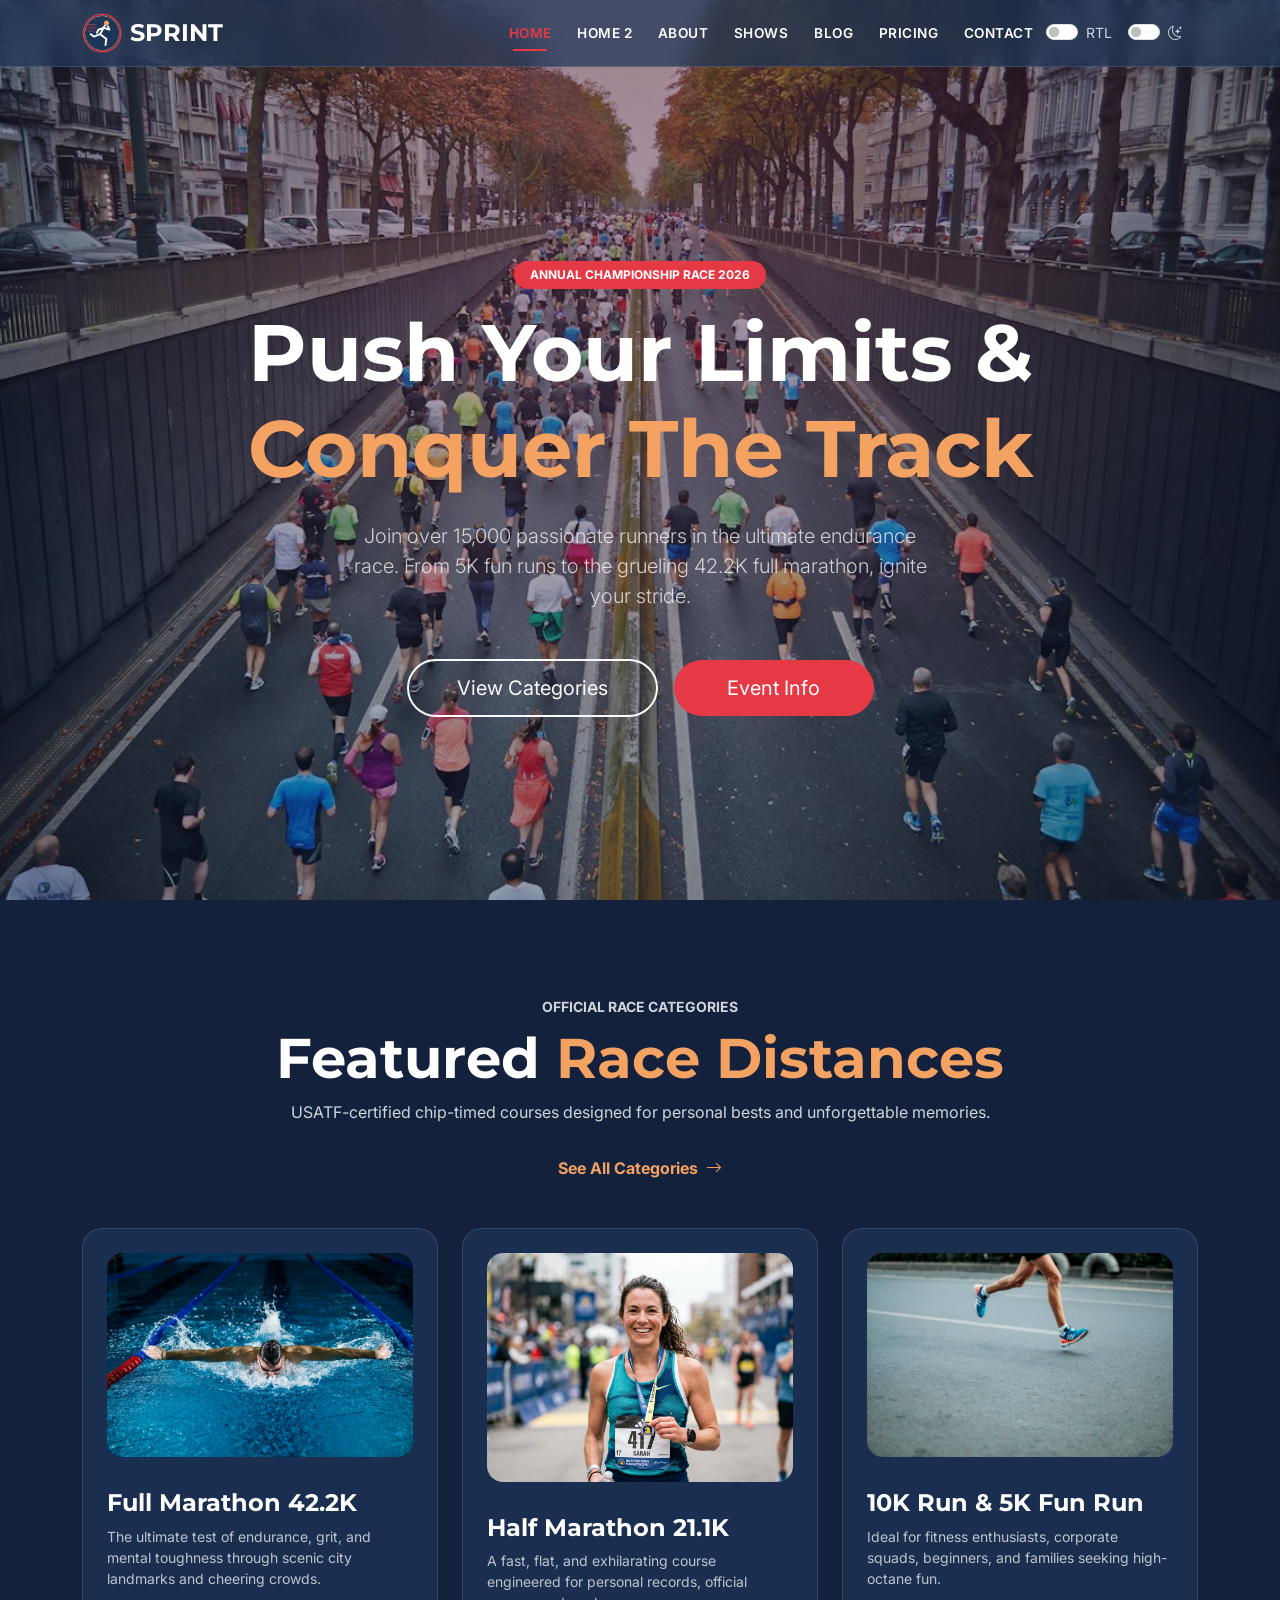
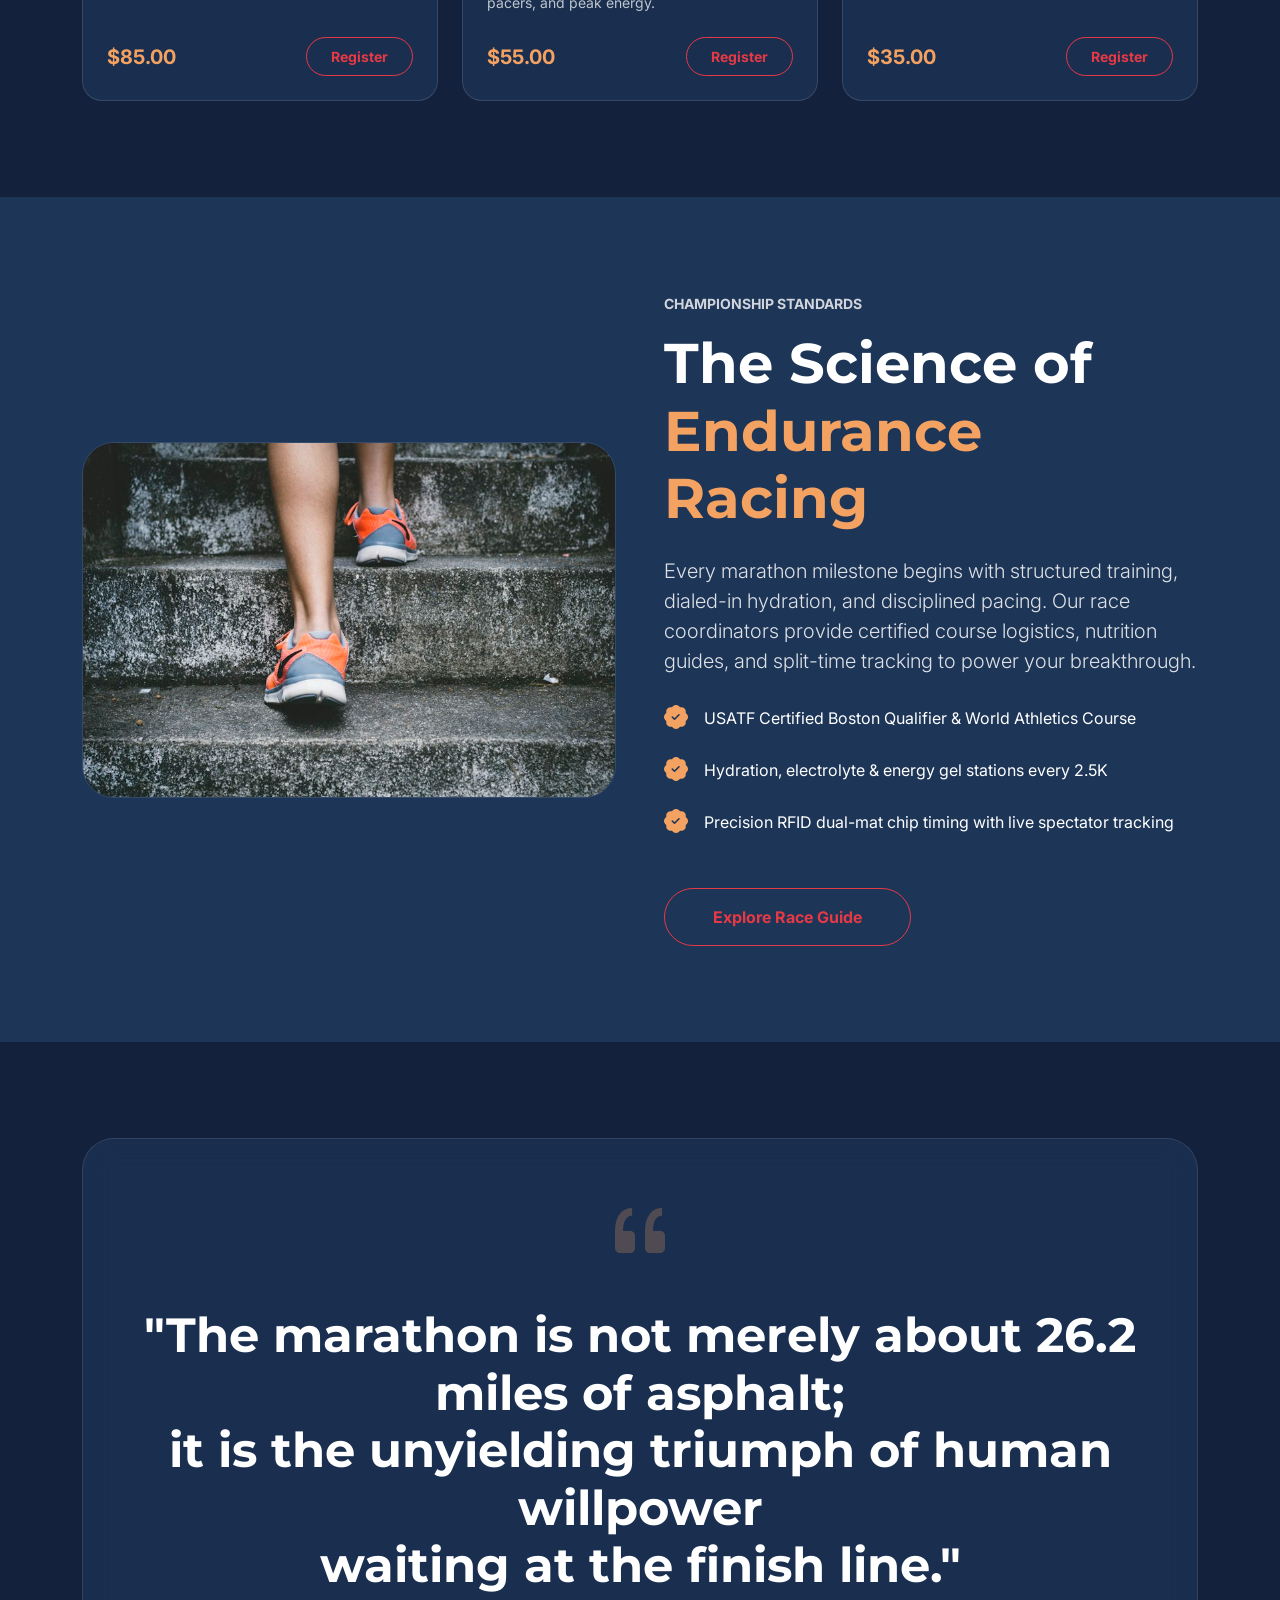
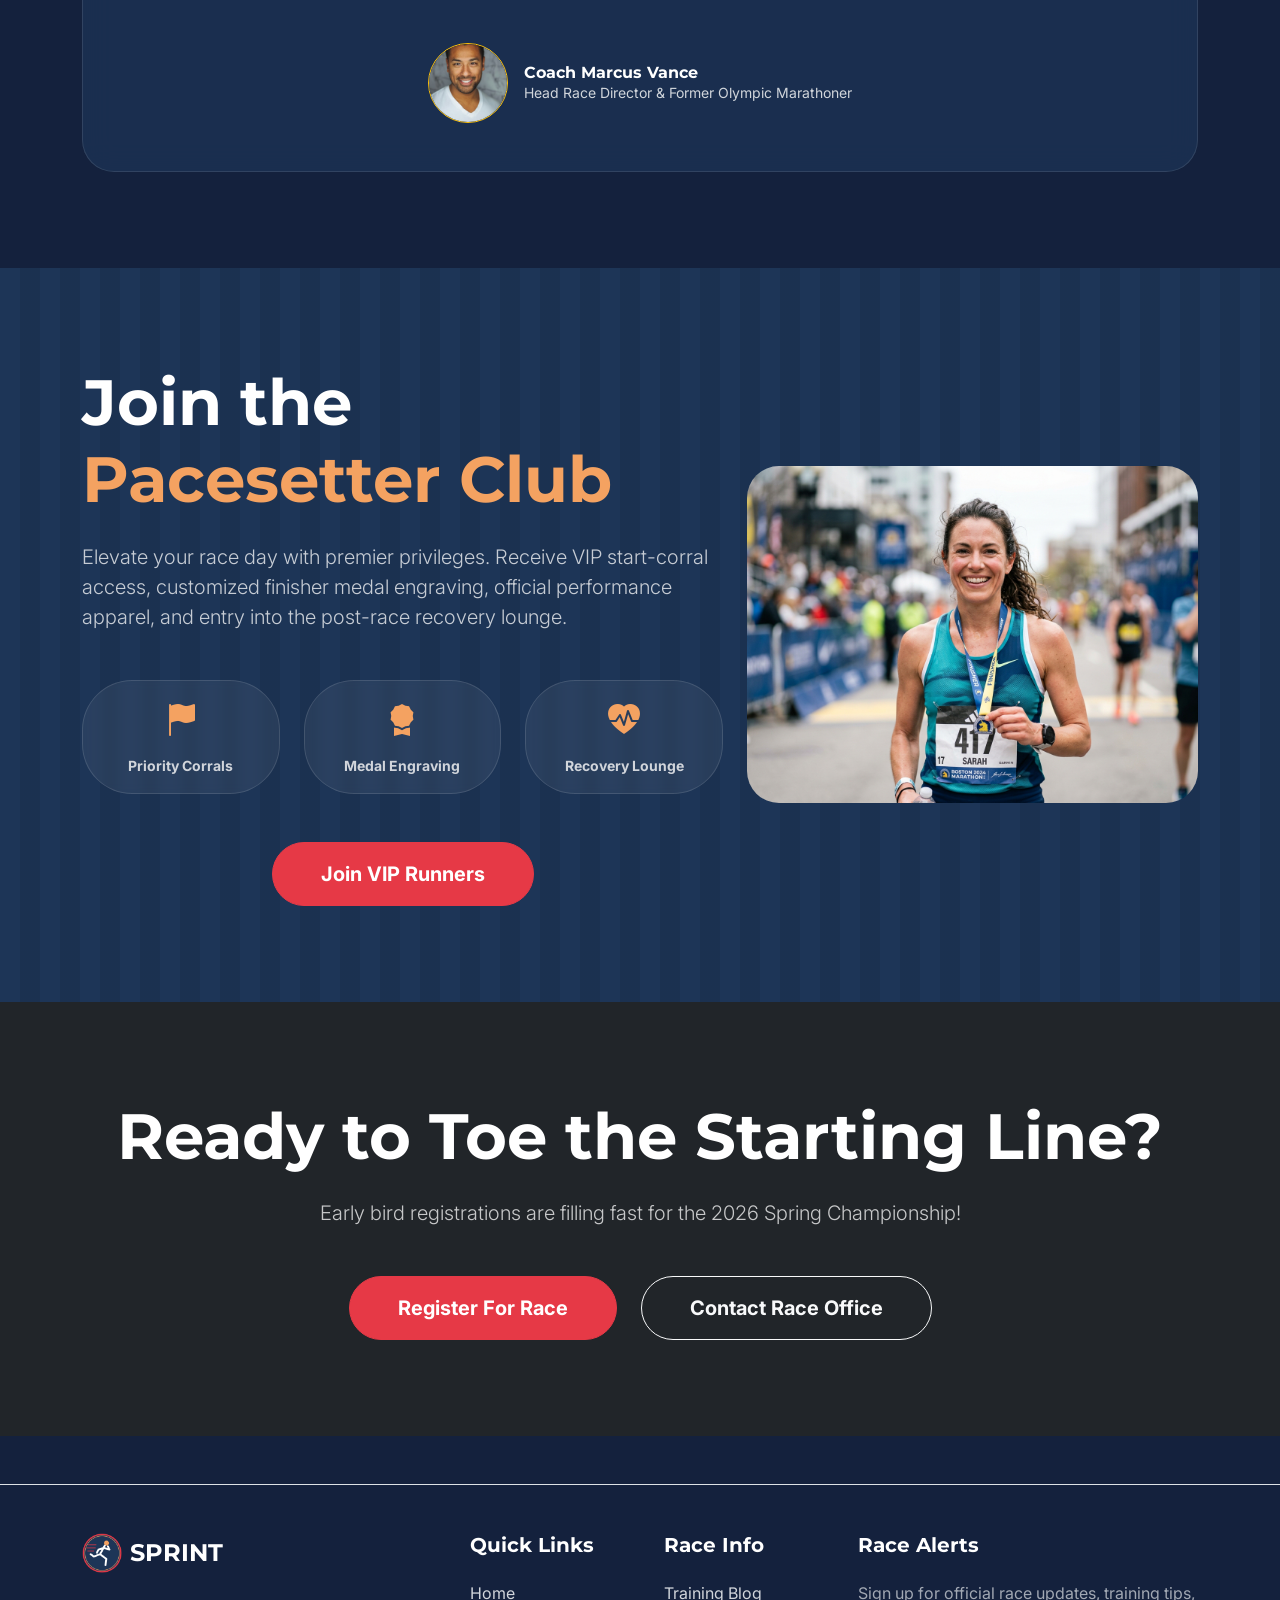
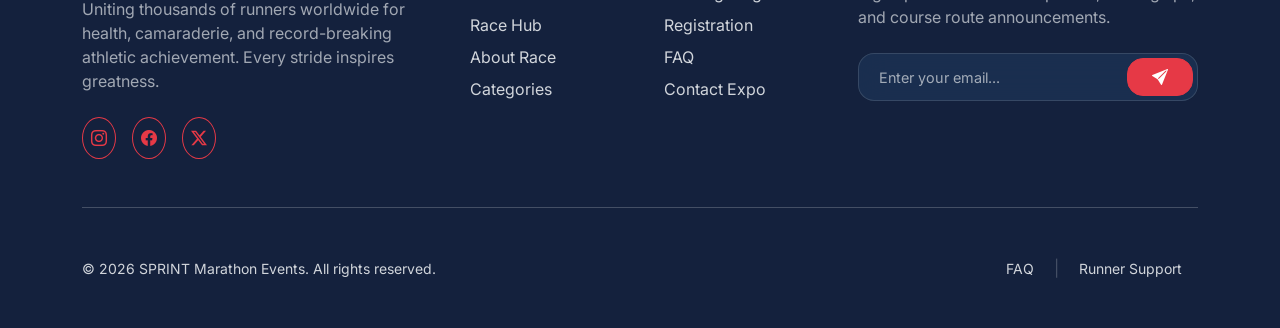
==== commit 4e47c120: "Update Marathon Race Event website assets, styling, and page fixes" ====
--- a/index.html
+++ b/index.html
@@ -64,7 +64,7 @@
     </nav>
 
     <header
-        class="hero-section position-relative overflow-hidden d-flex align-items-center justify-content-center text-center">
+        class="hero-section hero-home position-relative overflow-hidden d-flex align-items-center justify-content-center text-center">
         <div class="stage-layer stage-depth-1 position-absolute w-100 h-100"
             style="background: url('assets/images/hero-index.png') center/cover; opacity: 0.6;"></div>
         <div class="stage-layer stage-depth-2 position-absolute w-100 h-100"
@@ -219,8 +219,10 @@
                                     class="small fw-bold">Recovery Lounge</span></div>
                         </div>
                     </div>
-                    <a href="signup.html"
-                        class="encore-cta btn btn-warning btn-lg px-5 py-3 fw-bold text-dark rounded-pill d-inline-block">Join VIP Runners</a>
+                    <div class="text-center">
+                        <a href="signup.html"
+                            class="encore-cta btn btn-warning btn-lg px-5 py-3 fw-bold text-dark rounded-pill d-inline-block">Join VIP Runners</a>
+                    </div>
                 </div>
                 <div class="col-lg-5 reveal mt-5 mt-lg-0 text-center" style="transition-delay: 0.4s">
                     <img src="assets/images/pricing-member-v2.png" alt="VIP Runners Club"
@@ -318,6 +320,11 @@
         </div>
     </footer>
 
+    <!-- Back to Top Button -->
+    <button type="button" id="back-to-top" class="back-to-top" aria-label="Back to top">
+        <i class="bi bi-chevron-up"></i>
+    </button>
+
     <script src="https://cdn.jsdelivr.net/npm/bootstrap@5.3.2/dist/js/bootstrap.bundle.min.js"></script>
     <script src="assets/js/main.js"></script>
 </body>
--- a/assets/css/style.css
+++ b/assets/css/style.css
@@ -296,9 +296,23 @@
 }
 
 .hero-section {
+    min-height: 55vh;
+    padding: 130px 0 70px;
+    background-color: var(--puppet-bg-dark);
+}
+
+.hero-home {
     min-height: 100vh;
     padding-top: 100px;
-    background-color: var(--puppet-bg-dark);
+}
+
+.stage-layer {
+    position: absolute;
+    top: 0;
+    left: 0;
+    width: 100%;
+    height: 100%;
+    pointer-events: none;
 }
 
 .py-section {
@@ -589,8 +603,20 @@
         text-align: center;
     }
 
+    .workshop-copy .list-unstyled {
+        display: inline-block;
+        text-align: left;
+        margin-inline: auto;
+    }
+
     .workshop-copy .list-unstyled li {
-        justify-content: center;
+        justify-content: flex-start;
+        text-align: left;
+    }
+
+    [dir="rtl"] .workshop-copy .list-unstyled,
+    [dir="rtl"] .workshop-copy .list-unstyled li {
+        text-align: right;
     }
 }
 
@@ -599,8 +625,20 @@
         text-align: center;
     }
 
+    .workshop-copy .list-unstyled {
+        display: inline-block;
+        text-align: left;
+        margin-inline: auto;
+    }
+
     .workshop-copy .list-unstyled li {
-        justify-content: center;
+        justify-content: flex-start;
+        text-align: left;
+    }
+
+    [dir="rtl"] .workshop-copy .list-unstyled,
+    [dir="rtl"] .workshop-copy .list-unstyled li {
+        text-align: right;
     }
 }
 
@@ -1193,7 +1231,8 @@
 }
 
 .placeholder-muted::placeholder {
-    color: rgba(255, 255, 255, 0.5);
+    color: var(--puppet-text-muted) !important;
+    opacity: 0.7;
     font-size: 0.9rem;
 }
 
@@ -1275,5 +1314,71 @@
     color: var(--puppet-accent) !important;
 }
 
+footer .form-control {
+    color: var(--puppet-text-light) !important;
+    background-color: transparent !important;
+}
+
+footer .form-control:focus {
+    color: var(--puppet-text-light) !important;
+    background-color: transparent !important;
+    box-shadow: none !important;
+    outline: none !important;
+}
+
+footer .form-control::placeholder,
+footer .placeholder-muted::placeholder {
+    color: var(--puppet-text-muted) !important;
+    opacity: 0.75;
+}
+
 [data-theme='light'] footer .list-unstyled a:hover { color: var(--marathon-primary) !important; }
 [data-theme='light'] .hover-warning:hover { color: var(--marathon-primary) !important; }
+
+/* 🚀 BACK TO TOP BUTTON */
+.back-to-top {
+    position: fixed;
+    bottom: 30px;
+    right: 30px;
+    width: 48px;
+    height: 48px;
+    border-radius: 50%;
+    background-color: var(--marathon-primary);
+    color: #FFFFFF !important;
+    border: none;
+    outline: none;
+    cursor: pointer;
+    display: flex;
+    align-items: center;
+    justify-content: center;
+    font-size: 1.25rem;
+    box-shadow: 0 4px 15px rgba(230, 57, 70, 0.4);
+    z-index: 1050;
+    opacity: 0;
+    visibility: hidden;
+    transform: translateY(20px);
+    transition: opacity 0.3s ease, visibility 0.3s ease, transform 0.3s cubic-bezier(0.34, 1.56, 0.64, 1), background-color 0.3s ease, box-shadow 0.3s ease;
+}
+
+.back-to-top.show {
+    opacity: 1;
+    visibility: visible;
+    transform: translateY(0);
+}
+
+.back-to-top:hover {
+    background-color: #c92a37;
+    color: #FFFFFF !important;
+    transform: translateY(-4px) scale(1.05);
+    box-shadow: 0 6px 20px rgba(230, 57, 70, 0.6);
+}
+
+.back-to-top:active {
+    transform: translateY(0) scale(0.95);
+}
+
+[dir="rtl"] .back-to-top {
+    right: auto;
+    left: 30px;
+}
+
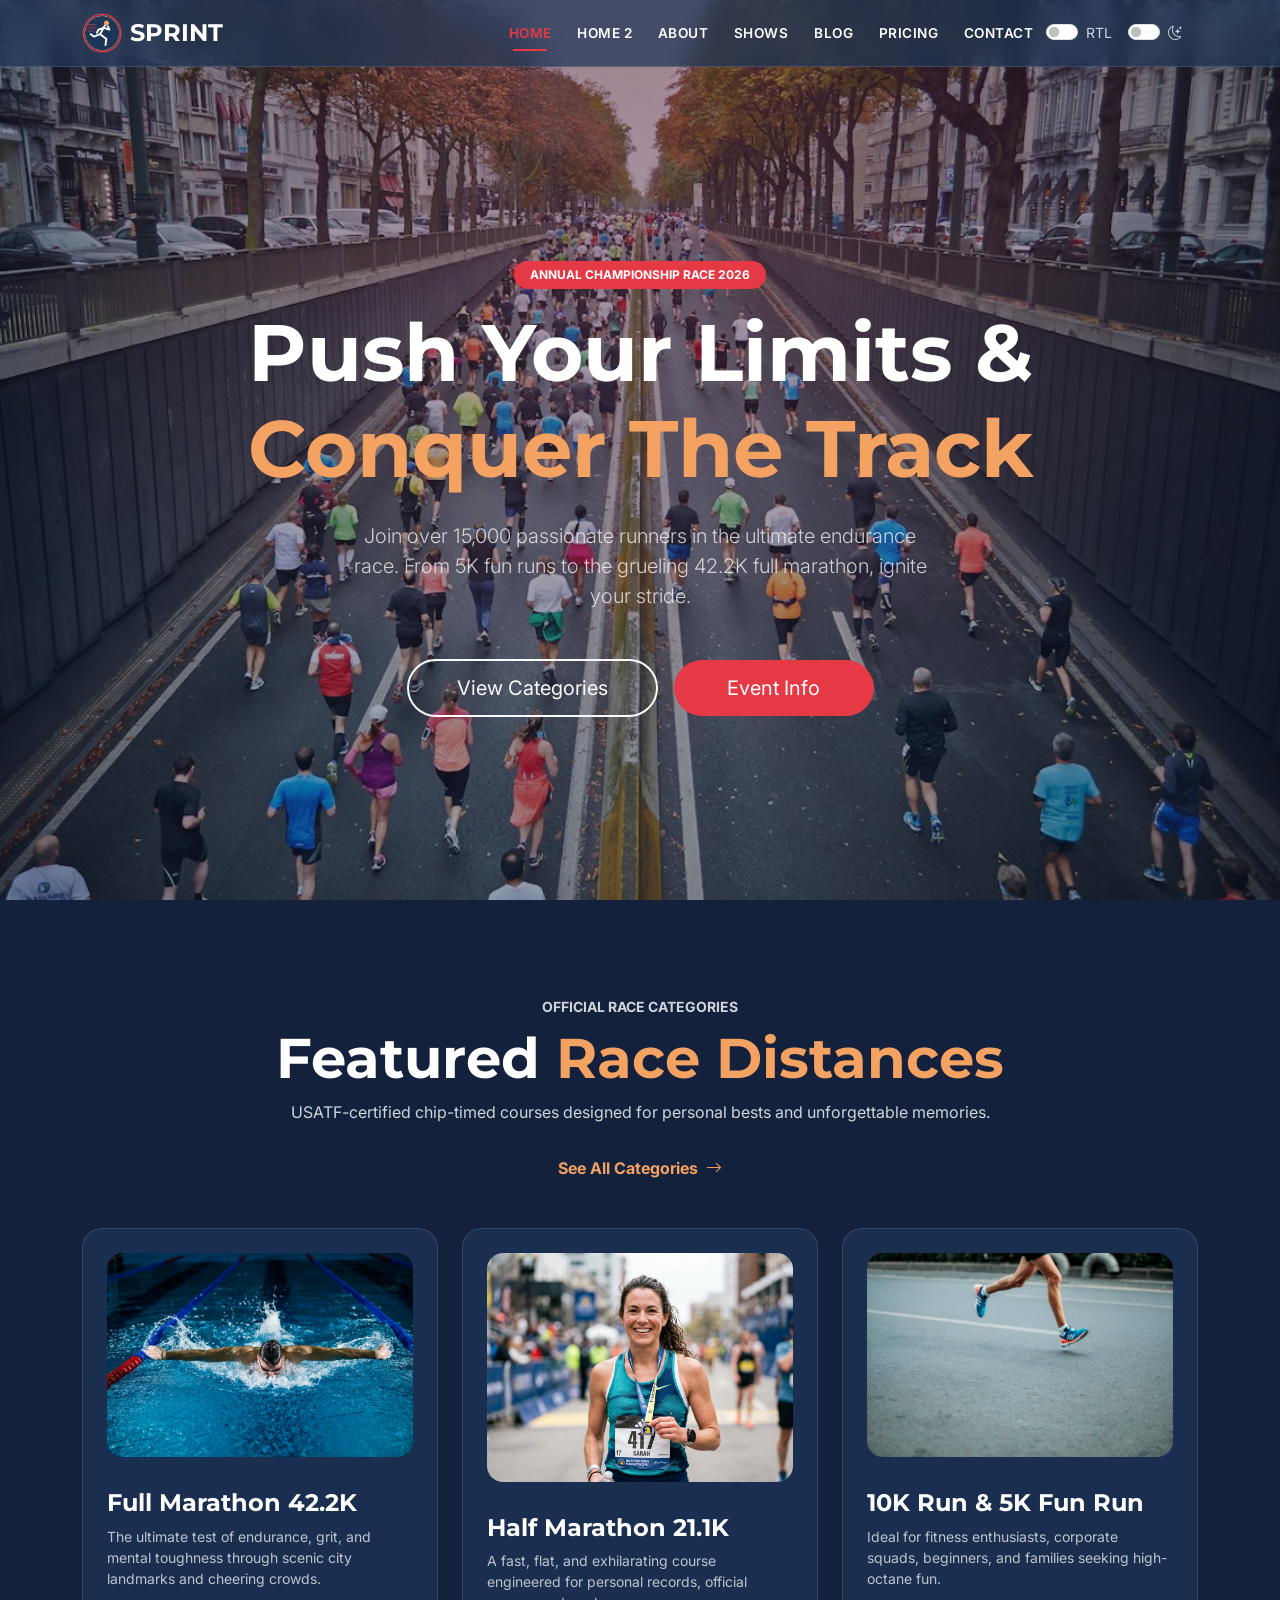
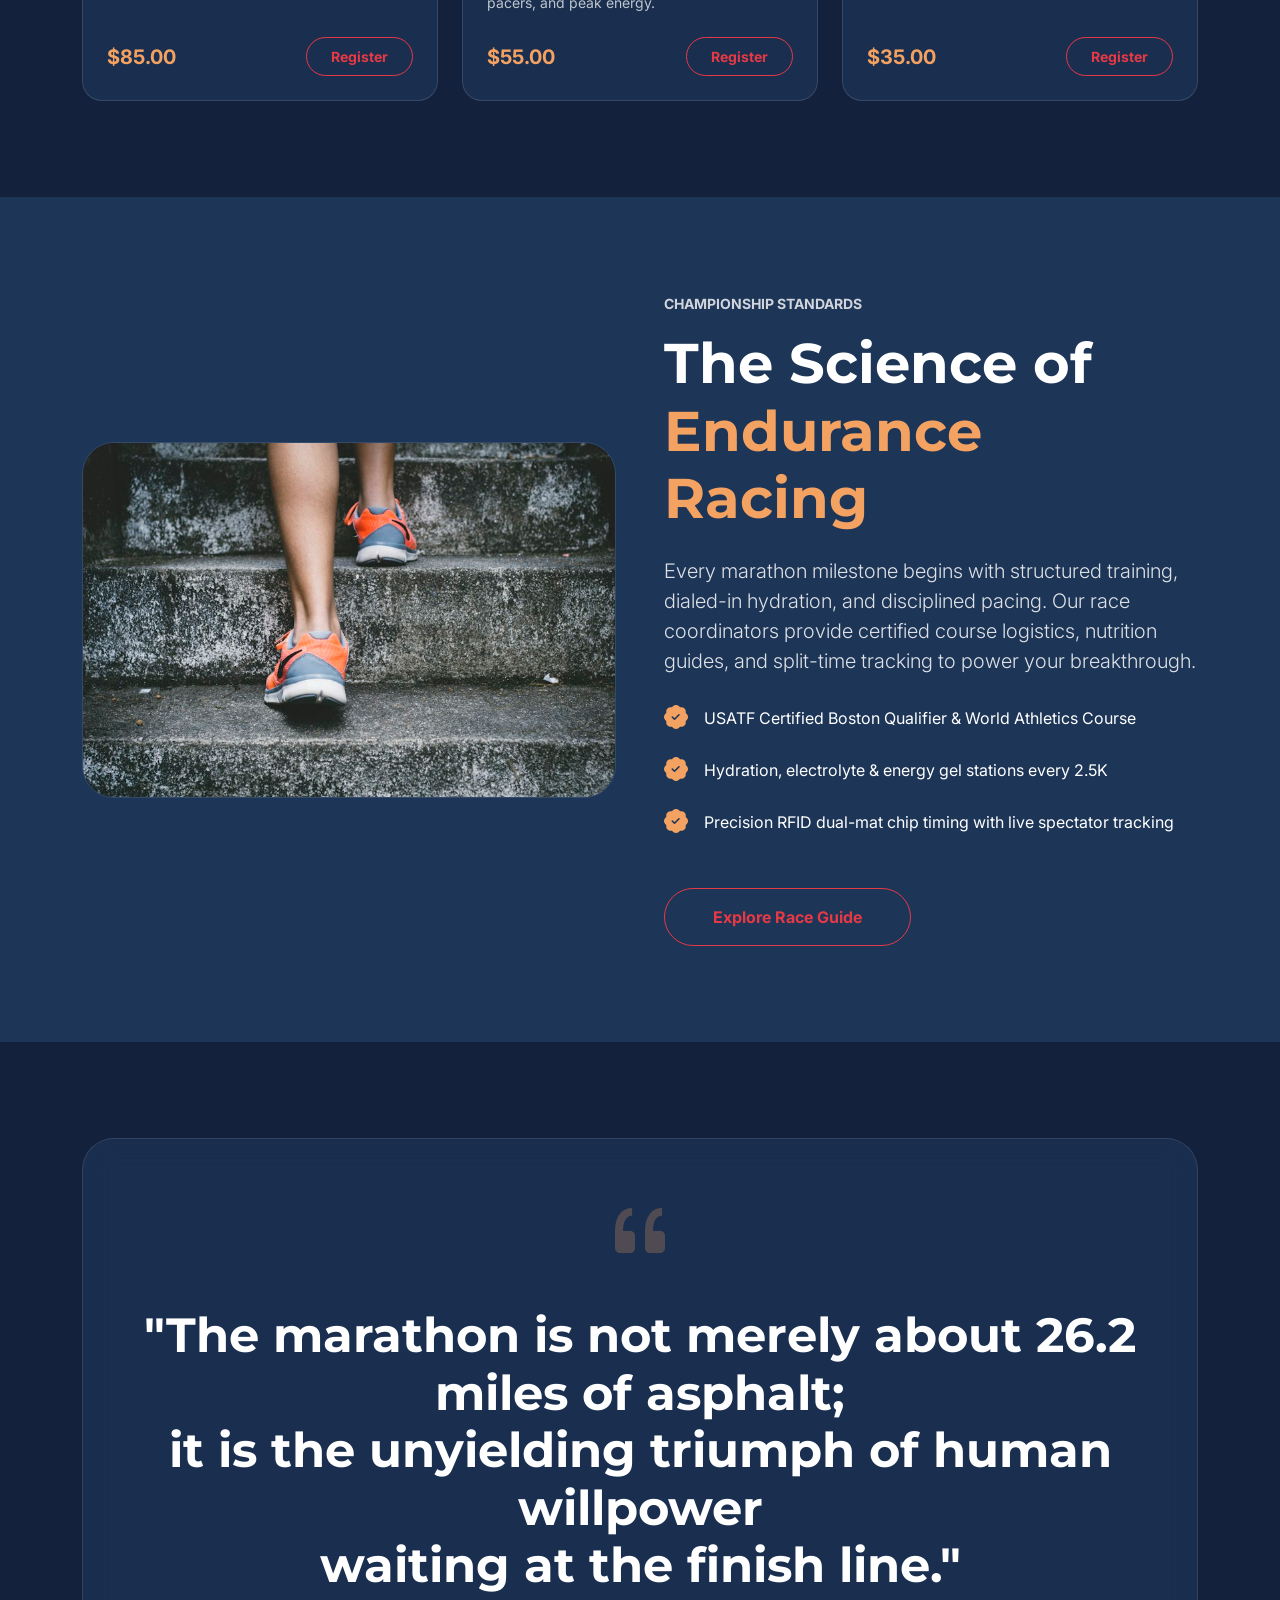
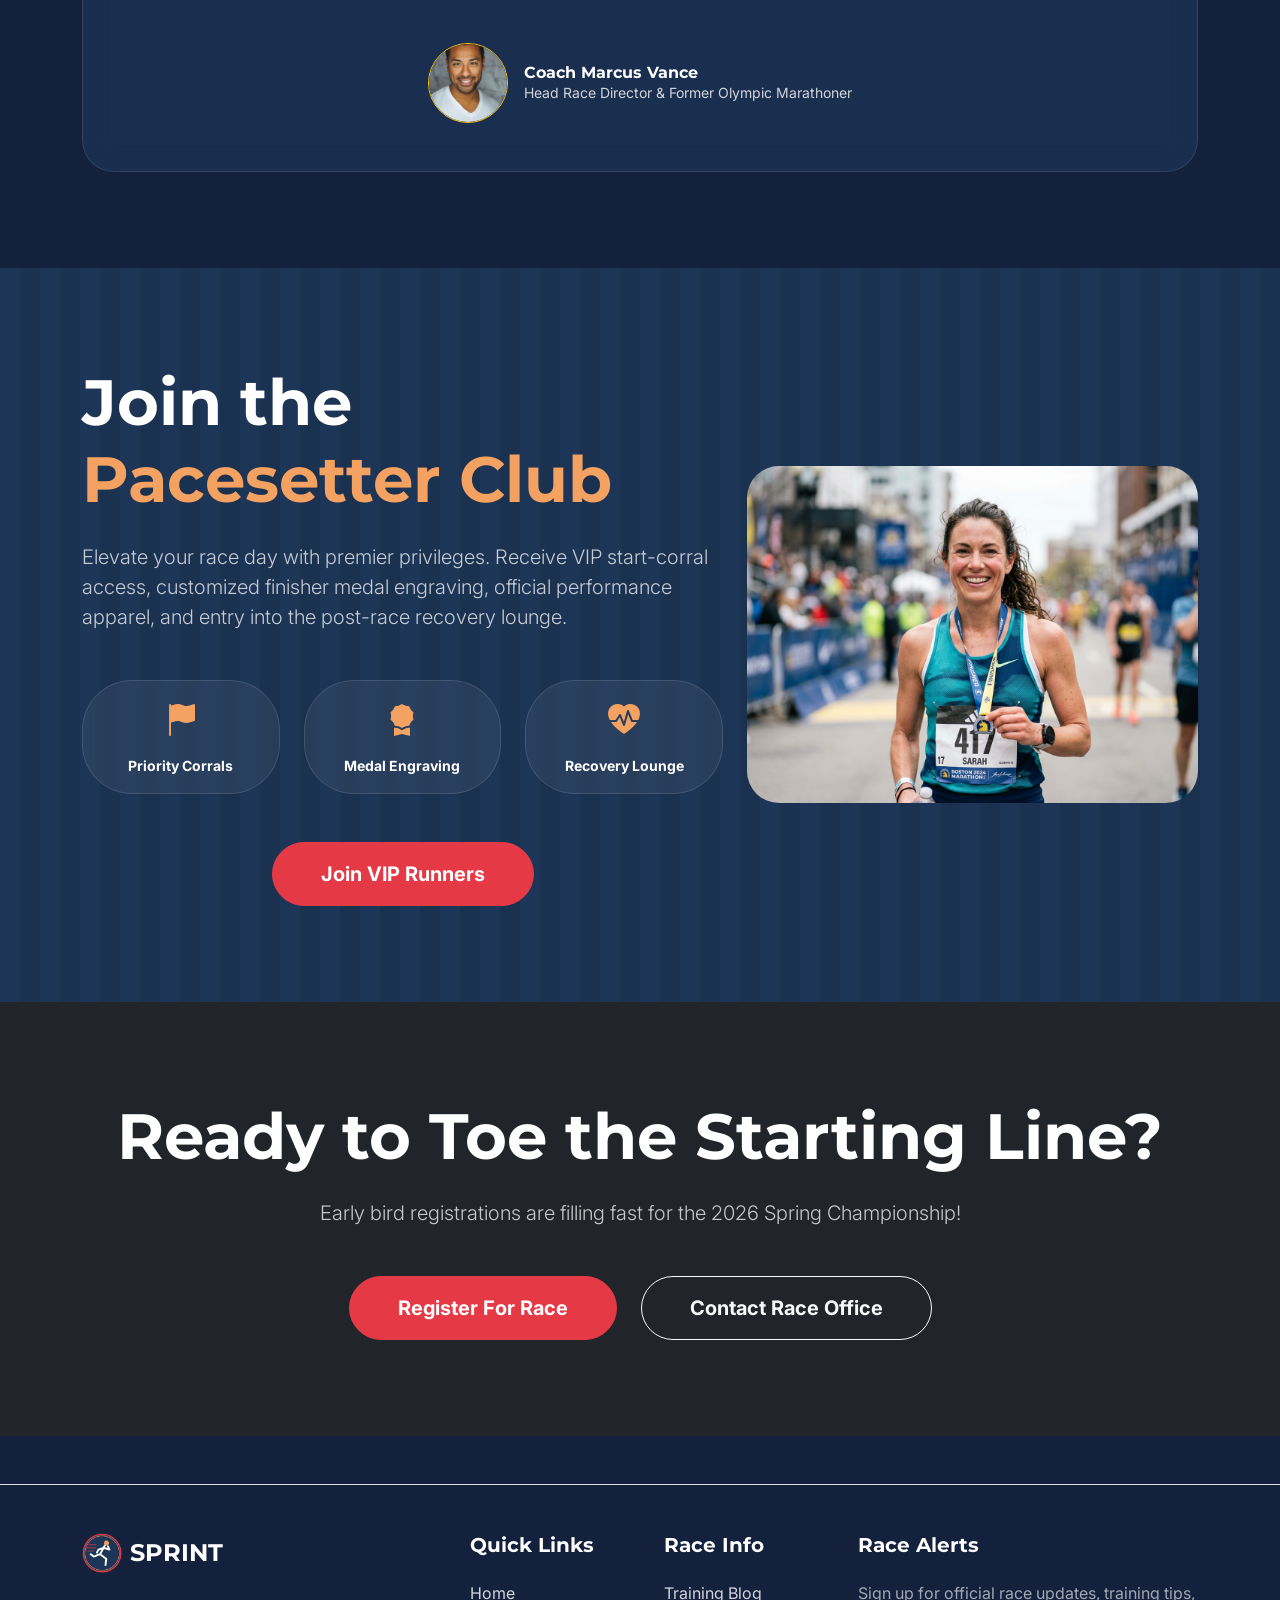
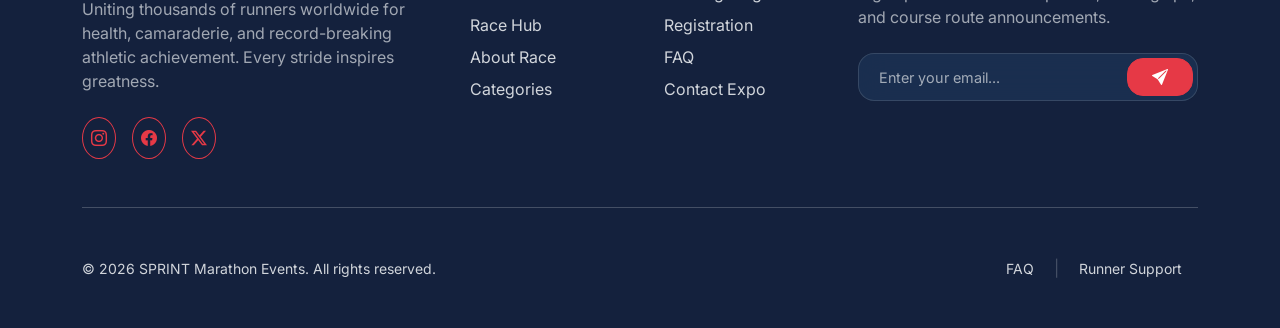
==== commit f7954be2: "Fix light mode text visibility in Pacesetter Club section and update shows/about assets" ====
--- a/index.html
+++ b/index.html
@@ -195,7 +195,7 @@
     </section>
 
     <!-- 🎖️ SECTION 3: VIP RUNNERS CLUB -->
-    <section class="py-section bg-curtain-texture">
+    <section class="py-section bg-curtain-texture text-white">
         <div class="container">
             <div class="row align-items-center justify-content-center">
                 <div class="col-lg-7 reveal encore-slide text-center text-lg-start">
@@ -206,17 +206,17 @@
                         <div class="col-12 col-sm-6 col-md-4">
                             <div class="glass-pill p-3 text-center h-100"><i
                                     class="bi bi-flag-fill text-warning d-block mb-2 fs-2"></i><span
-                                    class="small fw-bold">Priority Corrals</span></div>
+                                    class="small fw-bold text-white">Priority Corrals</span></div>
                         </div>
                         <div class="col-12 col-sm-6 col-md-4">
                             <div class="glass-pill p-3 text-center h-100"><i
                                     class="bi bi-award-fill text-warning d-block mb-2 fs-2"></i><span
-                                    class="small fw-bold">Medal Engraving</span></div>
+                                    class="small fw-bold text-white">Medal Engraving</span></div>
                         </div>
                         <div class="col-12 col-md-4">
                             <div class="glass-pill p-3 text-center h-100"><i
                                     class="bi bi-heart-pulse-fill text-warning d-block mb-2 fs-2"></i><span
-                                    class="small fw-bold">Recovery Lounge</span></div>
+                                    class="small fw-bold text-white">Recovery Lounge</span></div>
                         </div>
                     </div>
                     <div class="text-center">
--- a/assets/css/style.css
+++ b/assets/css/style.css
@@ -422,6 +422,13 @@
 .bg-curtain-texture {
     background: var(--puppet-curtain-dark);
     background-image: repeating-linear-gradient(90deg, transparent, transparent 20px, rgba(0, 0, 0, 0.08) 20px, rgba(0, 0, 0, 0.08) 40px);
+    color: #FFFFFF;
+}
+
+.bg-curtain-texture .glass-pill,
+.bg-curtain-texture .glass-pill span,
+.bg-curtain-texture .glass-pill .small {
+    color: #FFFFFF !important;
 }
 
 .bg-curtain-texture .bg-glass {
@@ -1117,6 +1124,65 @@
     }
     100% {
         box-shadow: 0 0 0 0 rgba(230, 57, 70, 0);
+    }
+}
+
+/* 🏷️ PRICING FEATURE LIST ALIGNMENT (Desktop, Tab & Mobile) */
+.pricing-features-wrapper {
+    display: inline-block;
+    text-align: start;
+    max-width: 100%;
+}
+
+.pricing-features-list {
+    display: flex;
+    flex-direction: column;
+    align-items: flex-start;
+    text-align: start;
+    margin: 0;
+    padding: 0;
+}
+
+.pricing-features-list li {
+    display: flex;
+    align-items: flex-start;
+    text-align: start;
+    justify-content: flex-start;
+    width: 100%;
+}
+
+.pricing-features-list li i {
+    flex-shrink: 0;
+    margin-top: 0.2rem;
+    font-size: 1.1rem;
+}
+
+[dir="rtl"] .pricing-features-wrapper {
+    text-align: right;
+}
+
+[dir="rtl"] .pricing-features-list,
+[dir="rtl"] .pricing-features-list li {
+    text-align: right;
+    align-items: flex-start;
+    justify-content: flex-start;
+}
+
+@media (max-width: 991.98px) {
+    .pricing-features-wrapper {
+        display: inline-flex;
+        margin-inline: auto;
+        text-align: start;
+    }
+
+    .pricing-features-list {
+        align-items: flex-start;
+        text-align: start;
+    }
+
+    .pricing-features-list li {
+        justify-content: flex-start;
+        text-align: start;
     }
 }
 
